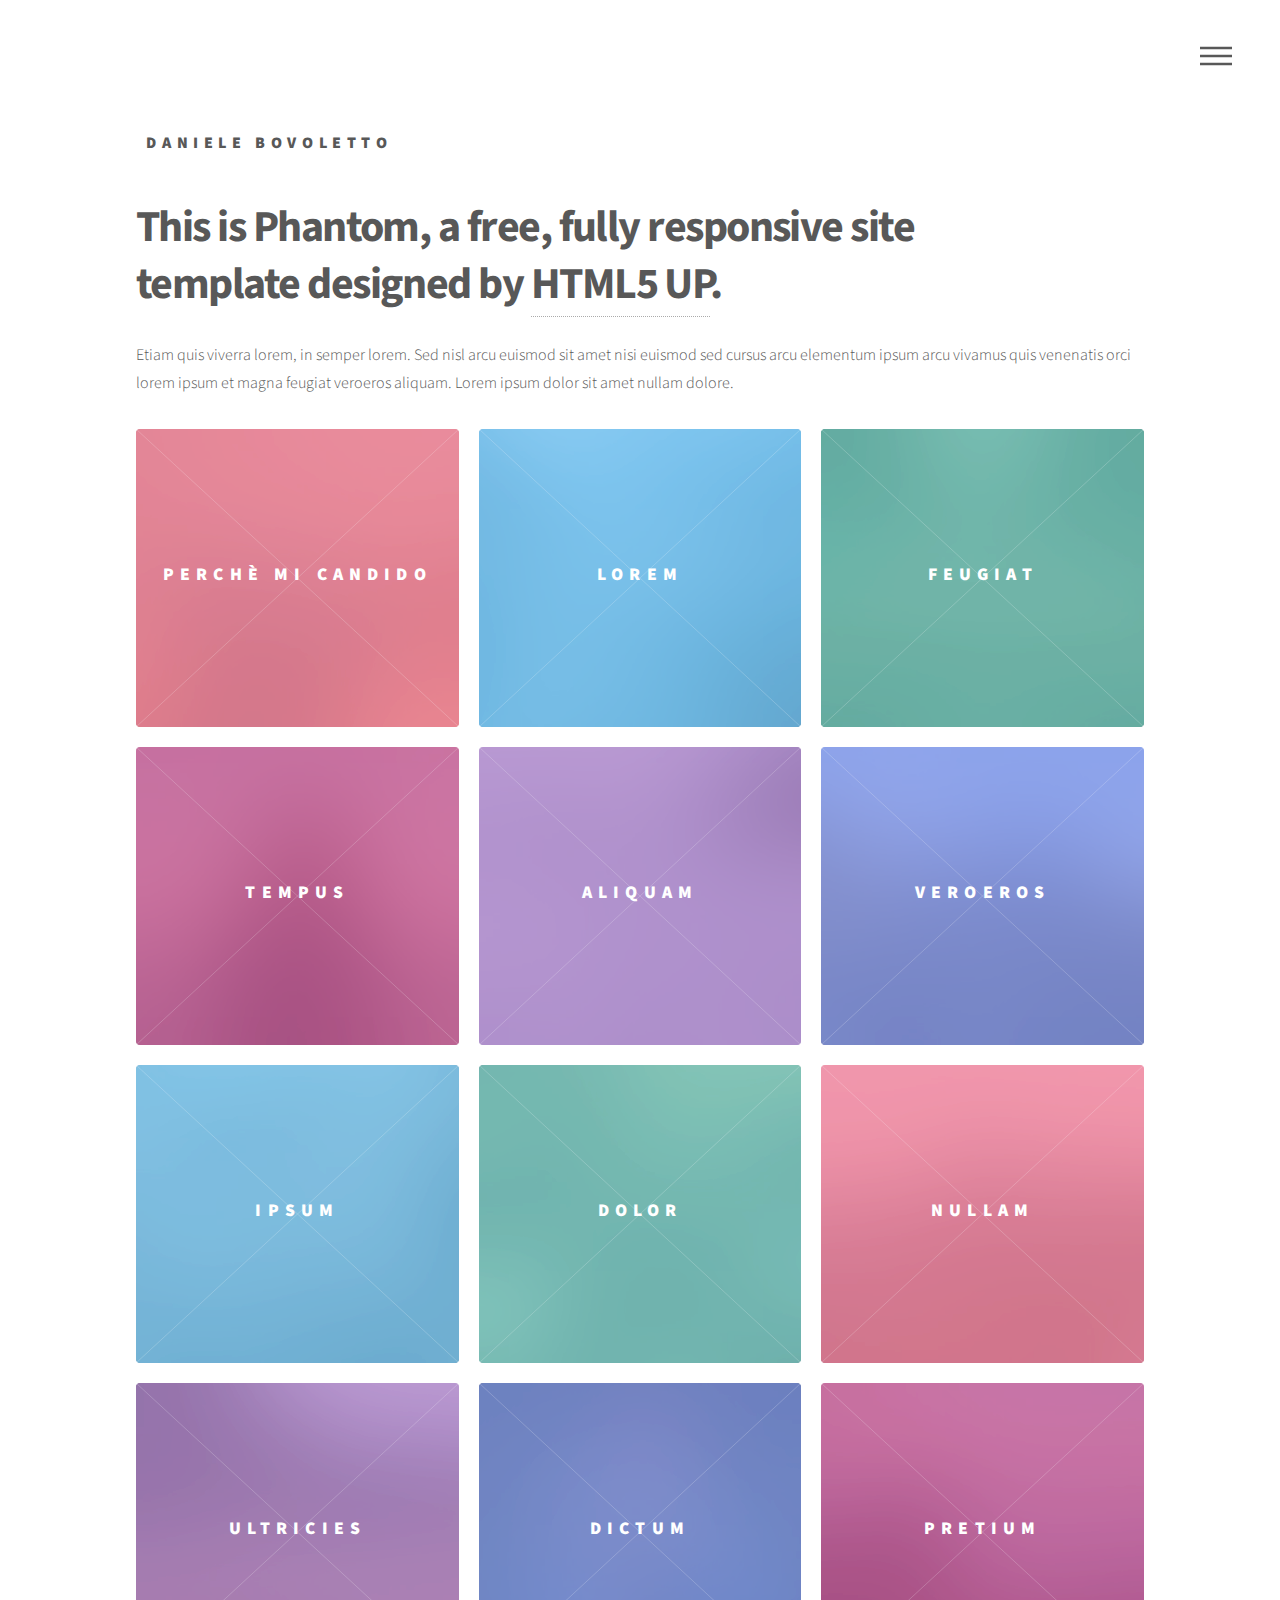
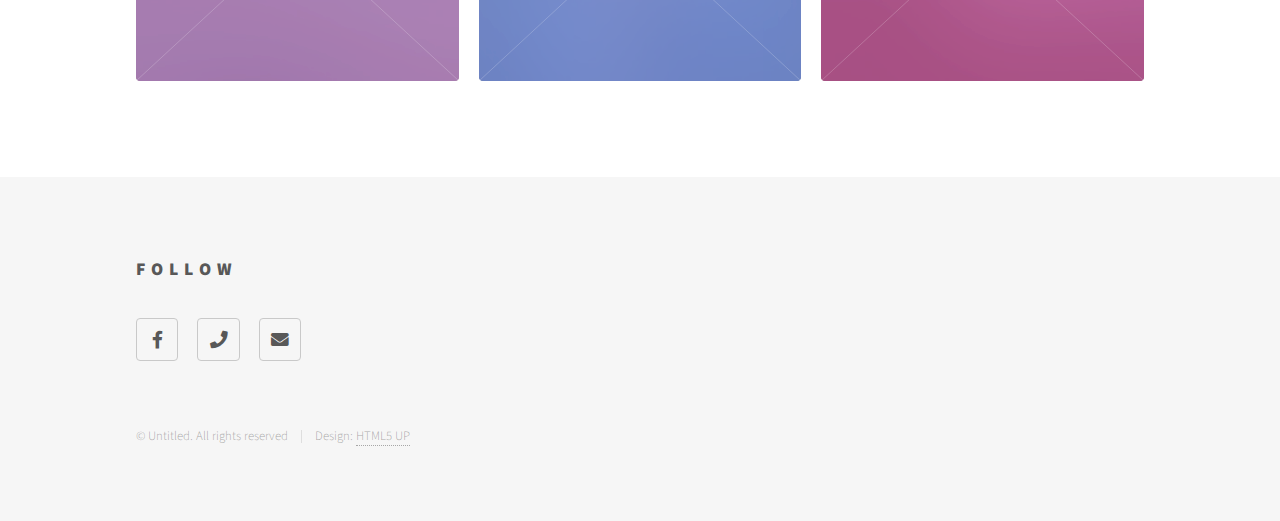
==== index.html @ 16e770f6 "Add files via upload" ====
<!DOCTYPE HTML>
<!--
	Phantom by HTML5 UP
	html5up.net | @ajlkn
	Free for personal and commercial use under the CCA 3.0 license (html5up.net/license)
-->
<html>
	<head>
		<title>Daniele Bovoletto</title>
		<meta charset="utf-8" />
		<meta name="viewport" content="width=device-width, initial-scale=1, user-scalable=no" />
		<link rel="stylesheet" href="assets/css/main.css" />
		<noscript><link rel="stylesheet" href="assets/css/noscript.css" /></noscript>
	</head>
	<body class="is-preload">
		<!-- Wrapper -->
			<div id="wrapper">

				<!-- Header -->
					<header id="header">
						<div class="inner">

							<!-- Logo -->
								<a href="index.html" class="logo">
									<span class="symbol"></span><span class="title">Daniele Bovoletto</span>
								</a>

							<!-- Nav -->
								<nav>
									<ul>
										<li><a href="#menu">Menu</a></li>
									</ul>
								</nav>

						</div>
					</header>

				<!-- Menu -->
					<nav id="menu">
						<h2>Menu</h2>
						<ul>
							<li><a href="index.html">Home</a></li>
							<li><a href="generic.html">Ipsum veroeros</a></li>
							<li><a href="perche.html">Tempus etiam</a></li>
							<li><a href="generic.html">Consequat dolor</a></li>
							<li><a href="elements.html">Elements</a></li>
						</ul>
					</nav>

				<!-- Main -->
					<div id="main">
						<div class="inner">
							<header>
								<h1>This is Phantom, a free, fully responsive site<br />
								template designed by <a href="http://html5up.net">HTML5 UP</a>.</h1>
								<p>Etiam quis viverra lorem, in semper lorem. Sed nisl arcu euismod sit amet nisi euismod sed cursus arcu elementum ipsum arcu vivamus quis venenatis orci lorem ipsum et magna feugiat veroeros aliquam. Lorem ipsum dolor sit amet nullam dolore.</p>
							</header>
							<section class="tiles">
								<article class="style1">
									<span class="image">
										<img src="images/pic01.jpg" alt="" />
									</span>
									<a href="perche.html">
										<h2>Perchè mi candido</h2>
										<div class="content">
											<p>Sed nisl arcu euismod sit amet nisi lorem etiam dolor veroeros et feugiat.</p>
										</div>
									</a>
								</article>
								<article class="style2">
									<span class="image">
										<img src="images/pic02.jpg" alt="" />
									</span>
									<a href="generic.html">
										<h2>Lorem</h2>
										<div class="content">
											<p>Sed nisl arcu euismod sit amet nisi lorem etiam dolor veroeros et feugiat.</p>
										</div>
									</a>
								</article>
								<article class="style3">
									<span class="image">
										<img src="images/pic03.jpg" alt="" />
									</span>
									<a href="generic.html">
										<h2>Feugiat</h2>
										<div class="content">
											<p>Sed nisl arcu euismod sit amet nisi lorem etiam dolor veroeros et feugiat.</p>
										</div>
									</a>
								</article>
								<article class="style4">
									<span class="image">
										<img src="images/pic04.jpg" alt="" />
									</span>
									<a href="generic.html">
										<h2>Tempus</h2>
										<div class="content">
											<p>Sed nisl arcu euismod sit amet nisi lorem etiam dolor veroeros et feugiat.</p>
										</div>
									</a>
								</article>
								<article class="style5">
									<span class="image">
										<img src="images/pic05.jpg" alt="" />
									</span>
									<a href="generic.html">
										<h2>Aliquam</h2>
										<div class="content">
											<p>Sed nisl arcu euismod sit amet nisi lorem etiam dolor veroeros et feugiat.</p>
										</div>
									</a>
								</article>
								<article class="style6">
									<span class="image">
										<img src="images/pic06.jpg" alt="" />
									</span>
									<a href="generic.html">
										<h2>Veroeros</h2>
										<div class="content">
											<p>Sed nisl arcu euismod sit amet nisi lorem etiam dolor veroeros et feugiat.</p>
										</div>
									</a>
								</article>
								<article class="style2">
									<span class="image">
										<img src="images/pic07.jpg" alt="" />
									</span>
									<a href="generic.html">
										<h2>Ipsum</h2>
										<div class="content">
											<p>Sed nisl arcu euismod sit amet nisi lorem etiam dolor veroeros et feugiat.</p>
										</div>
									</a>
								</article>
								<article class="style3">
									<span class="image">
										<img src="images/pic08.jpg" alt="" />
									</span>
									<a href="generic.html">
										<h2>Dolor</h2>
										<div class="content">
											<p>Sed nisl arcu euismod sit amet nisi lorem etiam dolor veroeros et feugiat.</p>
										</div>
									</a>
								</article>
								<article class="style1">
									<span class="image">
										<img src="images/pic09.jpg" alt="" />
									</span>
									<a href="generic.html">
										<h2>Nullam</h2>
										<div class="content">
											<p>Sed nisl arcu euismod sit amet nisi lorem etiam dolor veroeros et feugiat.</p>
										</div>
									</a>
								</article>
								<article class="style5">
									<span class="image">
										<img src="images/pic10.jpg" alt="" />
									</span>
									<a href="generic.html">
										<h2>Ultricies</h2>
										<div class="content">
											<p>Sed nisl arcu euismod sit amet nisi lorem etiam dolor veroeros et feugiat.</p>
										</div>
									</a>
								</article>
								<article class="style6">
									<span class="image">
										<img src="images/pic11.jpg" alt="" />
									</span>
									<a href="generic.html">
										<h2>Dictum</h2>
										<div class="content">
											<p>Sed nisl arcu euismod sit amet nisi lorem etiam dolor veroeros et feugiat.</p>
										</div>
									</a>
								</article>
								<article class="style4">
									<span class="image">
										<img src="images/pic12.jpg" alt="" />
									</span>
									<a href="generic.html">
										<h2>Pretium</h2>
										<div class="content">
											<p>Sed nisl arcu euismod sit amet nisi lorem etiam dolor veroeros et feugiat.</p>
										</div>
									</a>
								</article>
							</section>
						</div>
					</div>

				<!-- Footer -->
					<footer id="footer">
						<div class="inner">
							
							<section>
								<h2>Follow</h2>
								<ul class="icons">
									
									<li><a href="#" class="icon brands style2 fa-facebook-f"><span class="label">Facebook</span></a></li>
									<li><a href="#" class="icon solid style2 fa-phone"><span class="label">Phone</span></a></li>
									<li><a href="#" class="icon solid style2 fa-envelope"><span class="label">Email</span></a></li>
								</ul>
							</section>
							<ul class="copyright">
								<li>&copy; Untitled. All rights reserved</li><li>Design: <a href="http://html5up.net">HTML5 UP</a></li>
							</ul>
						</div>
					</footer>

			</div>

		<!-- Scripts -->
			<script src="assets/js/jquery.min.js"></script>
			<script src="assets/js/browser.min.js"></script>
			<script src="assets/js/breakpoints.min.js"></script>
			<script src="assets/js/util.js"></script>
			<script src="assets/js/main.js"></script>

	</body>
</html>
---- assets/css/main.css ----
@import url(fontawesome-all.min.css);
@import url("https://fonts.googleapis.com/css?family=Source+Sans+Pro:300,700,900");

/*
	Phantom by HTML5 UP
	html5up.net | @ajlkn
	Free for personal and commercial use under the CCA 3.0 license (html5up.net/license)
*/

html, body, div, span, applet, object,
iframe, h1, h2, h3, h4, h5, h6, p, blockquote,
pre, a, abbr, acronym, address, big, cite,
code, del, dfn, em, img, ins, kbd, q, s, samp,
small, strike, strong, sub, sup, tt, var, b,
u, i, center, dl, dt, dd, ol, ul, li, fieldset,
form, label, legend, table, caption, tbody,
tfoot, thead, tr, th, td, article, aside,
canvas, details, embed, figure, figcaption,
footer, header, hgroup, menu, nav, output, ruby,
section, summary, time, mark, audio, video {
	margin: 0;
	padding: 0;
	border: 0;
	font-size: 100%;
	font: inherit;
	vertical-align: baseline;}

article, aside, details, figcaption, figure,
footer, header, hgroup, menu, nav, section {
	display: block;}

body {
	line-height: 1;
}

ol, ul {
	list-style: none;
}

blockquote, q {
	quotes: none;
}

	blockquote:before, blockquote:after, q:before, q:after {
		content: '';
		content: none;
	}

table {
	border-collapse: collapse;
	border-spacing: 0;
}

body {
	-webkit-text-size-adjust: none;
}

mark {
	background-color: transparent;
	color: inherit;
}

input::-moz-focus-inner {
	border: 0;
	padding: 0;
}

input, select, textarea {
	-moz-appearance: none;
	-webkit-appearance: none;
	-ms-appearance: none;
	appearance: none;
}

/* Basic */

	@-ms-viewport {
		width: device-width;
	}

	body {
		-ms-overflow-style: scrollbar;
	}

	@media screen and (max-width: 480px) {

		html, body {
			min-width: 320px;
		}

	}

	html {
		box-sizing: border-box;
	}

	*, *:before, *:after {
		box-sizing: inherit;
	}

	body {
		background: #ffffff;
	}

		body.is-preload *, body.is-preload *:before, body.is-preload *:after {
			-moz-animation: none !important;
			-webkit-animation: none !important;
			-ms-animation: none !important;
			animation: none !important;
			-moz-transition: none !important;
			-webkit-transition: none !important;
			-ms-transition: none !important;
			transition: none !important;
		}

/* Type */

	body, input, select, textarea {
		color: #585858;
		font-family: "Source Sans Pro", Helvetica, sans-serif;
		font-size: 16pt;
		font-weight: 300;
		line-height: 1.75;
	}

		@media screen and (max-width: 1680px) {

			body, input, select, textarea {
				font-size: 14pt;
			}

		}

		@media screen and (max-width: 1280px) {

			body, input, select, textarea {
				font-size: 12pt;
			}

		}

	a {
		-moz-transition: border-bottom-color 0.2s ease, color 0.2s ease;
		-webkit-transition: border-bottom-color 0.2s ease, color 0.2s ease;
		-ms-transition: border-bottom-color 0.2s ease, color 0.2s ease;
		transition: border-bottom-color 0.2s ease, color 0.2s ease;
		text-decoration: none;
		color: #585858;
		border-bottom: dotted 1px rgba(88, 88, 88, 0.5);
	}

		a:hover {
			border-bottom-color: transparent;
			color: #f2849e !important;
		}

	strong, b {
		font-weight: 900;
	}

	em, i {
		font-style: italic;
	}

	p {
		margin: 0 0 2em 0;
	}

	h1 {
		font-size: 2.75em;
		font-weight: 700;
		line-height: 1.3;
		margin: 0 0 1em 0;
		letter-spacing: -0.035em;
	}

		h1 a {
			color: inherit;
		}

		@media screen and (max-width: 736px) {

			h1 {
				font-size: 2em;
				margin: 0 0 1em 0;
			}

		}

		@media screen and (max-width: 360px) {

			h1 {
				font-size: 1.75em;
			}

		}

	h2, h3, h4, h5, h6 {
		font-weight: 900;
		line-height: 1.5;
		margin: 0 0 2em 0;
		text-transform: uppercase;
		letter-spacing: 0.35em;
	}

		h2 a, h3 a, h4 a, h5 a, h6 a {
			color: inherit;
		}

	h2 {
		font-size: 1.1em;
	}

	h3 {
		font-size: 1em;
	}

	h4 {
		font-size: 0.8em;
	}

	h5 {
		font-size: 0.8em;
	}

	h6 {
		font-size: 0.8em;
	}

	@media screen and (max-width: 980px) {

		h1 br, h2 br, h3 br, h4 br, h5 br, h6 br {
			display: none;
		}

	}

	@media screen and (max-width: 736px) {

		h2 {
			font-size: 1em;
		}

		h3 {
			font-size: 0.8em;
		}

	}

	sub {
		font-size: 0.8em;
		position: relative;
		top: 0.5em;
	}

	sup {
		font-size: 0.8em;
		position: relative;
		top: -0.5em;
	}

	blockquote {
		border-left: solid 4px #c9c9c9;
		font-style: italic;
		margin: 0 0 2em 0;
		padding: 0.5em 0 0.5em 2em;
	}

	code {
		background: rgba(144, 144, 144, 0.075);
		border-radius: 4px;
		border: solid 1px #c9c9c9;
		font-family: "Courier New", monospace;
		font-size: 0.9em;
		margin: 0 0.25em;
		padding: 0.25em 0.65em;
	}

	pre {
		-webkit-overflow-scrolling: touch;
		font-family: "Courier New", monospace;
		font-size: 0.9em;
		margin: 0 0 2em 0;
	}

		pre code {
			display: block;
			line-height: 1.75;
			padding: 1em 1.5em;
			overflow-x: auto;
		}

	hr {
		border: 0;
		border-bottom: solid 1px #c9c9c9;
		margin: 2em 0;
	}

		hr.major {
			margin: 3em 0;
		}

	.align-left {
		text-align: left;
	}

	.align-center {
		text-align: center;
	}

	.align-right {
		text-align: right;
	}

/* Row */

	.row {
		display: flex;
		flex-wrap: wrap;
		box-sizing: border-box;
		align-items: stretch;
	}

		.row > * {
			box-sizing: border-box;
		}

		.row.gtr-uniform > * > :last-child {
			margin-bottom: 0;
		}

		.row.aln-left {
			justify-content: flex-start;
		}

		.row.aln-center {
			justify-content: center;
		}

		.row.aln-right {
			justify-content: flex-end;
		}

		.row.aln-top {
			align-items: flex-start;
		}

		.row.aln-middle {
			align-items: center;
		}

		.row.aln-bottom {
			align-items: flex-end;
		}

		.row > .imp {
			order: -1;
		}

		.row > .col-1 {
			width: 8.33333%;
		}

		.row > .off-1 {
			margin-left: 8.33333%;
		}

		.row > .col-2 {
			width: 16.66667%;
		}

		.row > .off-2 {
			margin-left: 16.66667%;
		}

		.row > .col-3 {
			width: 25%;
		}

		.row > .off-3 {
			margin-left: 25%;
		}

		.row > .col-4 {
			width: 33.33333%;
		}

		.row > .off-4 {
			margin-left: 33.33333%;
		}

		.row > .col-5 {
			width: 41.66667%;
		}

		.row > .off-5 {
			margin-left: 41.66667%;
		}

		.row > .col-6 {
			width: 50%;
		}

		.row > .off-6 {
			margin-left: 50%;
		}

		.row > .col-7 {
			width: 58.33333%;
		}

		.row > .off-7 {
			margin-left: 58.33333%;
		}

		.row > .col-8 {
			width: 66.66667%;
		}

		.row > .off-8 {
			margin-left: 66.66667%;
		}

		.row > .col-9 {
			width: 75%;
		}

		.row > .off-9 {
			margin-left: 75%;
		}

		.row > .col-10 {
			width: 83.33333%;
		}

		.row > .off-10 {
			margin-left: 83.33333%;
		}

		.row > .col-11 {
			width: 91.66667%;
		}

		.row > .off-11 {
			margin-left: 91.66667%;
		}

		.row > .col-12 {
			width: 100%;
		}

		.row > .off-12 {
			margin-left: 100%;
		}

		.row.gtr-0 {
			margin-top: 0;
			margin-left: 0em;
		}

			.row.gtr-0 > * {
				padding: 0 0 0 0em;
			}

			.row.gtr-0.gtr-uniform {
				margin-top: 0em;
			}

				.row.gtr-0.gtr-uniform > * {
					padding-top: 0em;
				}

		.row.gtr-25 {
			margin-top: 0;
			margin-left: -0.5em;
		}

			.row.gtr-25 > * {
				padding: 0 0 0 0.5em;
			}

			.row.gtr-25.gtr-uniform {
				margin-top: -0.5em;
			}

				.row.gtr-25.gtr-uniform > * {
					padding-top: 0.5em;
				}

		.row.gtr-50 {
			margin-top: 0;
			margin-left: -1em;
		}

			.row.gtr-50 > * {
				padding: 0 0 0 1em;
			}

			.row.gtr-50.gtr-uniform {
				margin-top: -1em;
			}

				.row.gtr-50.gtr-uniform > * {
					padding-top: 1em;
				}

		.row {
			margin-top: 0;
			margin-left: -2em;
		}

			.row > * {
				padding: 0 0 0 2em;
			}

			.row.gtr-uniform {
				margin-top: -2em;
			}

				.row.gtr-uniform > * {
					padding-top: 2em;
				}

		.row.gtr-150 {
			margin-top: 0;
			margin-left: -3em;
		}

			.row.gtr-150 > * {
				padding: 0 0 0 3em;
			}

			.row.gtr-150.gtr-uniform {
				margin-top: -3em;
			}

				.row.gtr-150.gtr-uniform > * {
					padding-top: 3em;
				}

		.row.gtr-200 {
			margin-top: 0;
			margin-left: -4em;
		}

			.row.gtr-200 > * {
				padding: 0 0 0 4em;
			}

			.row.gtr-200.gtr-uniform {
				margin-top: -4em;
			}

				.row.gtr-200.gtr-uniform > * {
					padding-top: 4em;
				}

		@media screen and (max-width: 1680px) {

			.row {
				display: flex;
				flex-wrap: wrap;
				box-sizing: border-box;
				align-items: stretch;
			}

				.row > * {
					box-sizing: border-box;
				}

				.row.gtr-uniform > * > :last-child {
					margin-bottom: 0;
				}

				.row.aln-left {
					justify-content: flex-start;
				}

				.row.aln-center {
					justify-content: center;
				}

				.row.aln-right {
					justify-content: flex-end;
				}

				.row.aln-top {
					align-items: flex-start;
				}

				.row.aln-middle {
					align-items: center;
				}

				.row.aln-bottom {
					align-items: flex-end;
				}

				.row > .imp-xlarge {
					order: -1;
				}

				.row > .col-1-xlarge {
					width: 8.33333%;
				}

				.row > .off-1-xlarge {
					margin-left: 8.33333%;
				}

				.row > .col-2-xlarge {
					width: 16.66667%;
				}

				.row > .off-2-xlarge {
					margin-left: 16.66667%;
				}

				.row > .col-3-xlarge {
					width: 25%;
				}

				.row > .off-3-xlarge {
					margin-left: 25%;
				}

				.row > .col-4-xlarge {
					width: 33.33333%;
				}

				.row > .off-4-xlarge {
					margin-left: 33.33333%;
				}

				.row > .col-5-xlarge {
					width: 41.66667%;
				}

				.row > .off-5-xlarge {
					margin-left: 41.66667%;
				}

				.row > .col-6-xlarge {
					width: 50%;
				}

				.row > .off-6-xlarge {
					margin-left: 50%;
				}

				.row > .col-7-xlarge {
					width: 58.33333%;
				}

				.row > .off-7-xlarge {
					margin-left: 58.33333%;
				}

				.row > .col-8-xlarge {
					width: 66.66667%;
				}

				.row > .off-8-xlarge {
					margin-left: 66.66667%;
				}

				.row > .col-9-xlarge {
					width: 75%;
				}

				.row > .off-9-xlarge {
					margin-left: 75%;
				}

				.row > .col-10-xlarge {
					width: 83.33333%;
				}

				.row > .off-10-xlarge {
					margin-left: 83.33333%;
				}

				.row > .col-11-xlarge {
					width: 91.66667%;
				}

				.row > .off-11-xlarge {
					margin-left: 91.66667%;
				}

				.row > .col-12-xlarge {
					width: 100%;
				}

				.row > .off-12-xlarge {
					margin-left: 100%;
				}

				.row.gtr-0 {
					margin-top: 0;
					margin-left: 0em;
				}

					.row.gtr-0 > * {
						padding: 0 0 0 0em;
					}

					.row.gtr-0.gtr-uniform {
						margin-top: 0em;
					}

						.row.gtr-0.gtr-uniform > * {
							padding-top: 0em;
						}

				.row.gtr-25 {
					margin-top: 0;
					margin-left: -0.5em;
				}

					.row.gtr-25 > * {
						padding: 0 0 0 0.5em;
					}

					.row.gtr-25.gtr-uniform {
						margin-top: -0.5em;
					}

						.row.gtr-25.gtr-uniform > * {
							padding-top: 0.5em;
						}

				.row.gtr-50 {
					margin-top: 0;
					margin-left: -1em;
				}

					.row.gtr-50 > * {
						padding: 0 0 0 1em;
					}

					.row.gtr-50.gtr-uniform {
						margin-top: -1em;
					}

						.row.gtr-50.gtr-uniform > * {
							padding-top: 1em;
						}

				.row {
					margin-top: 0;
					margin-left: -2em;
				}

					.row > * {
						padding: 0 0 0 2em;
					}

					.row.gtr-uniform {
						margin-top: -2em;
					}

						.row.gtr-uniform > * {
							padding-top: 2em;
						}

				.row.gtr-150 {
					margin-top: 0;
					margin-left: -3em;
				}

					.row.gtr-150 > * {
						padding: 0 0 0 3em;
					}

					.row.gtr-150.gtr-uniform {
						margin-top: -3em;
					}

						.row.gtr-150.gtr-uniform > * {
							padding-top: 3em;
						}

				.row.gtr-200 {
					margin-top: 0;
					margin-left: -4em;
				}

					.row.gtr-200 > * {
						padding: 0 0 0 4em;
					}

					.row.gtr-200.gtr-uniform {
						margin-top: -4em;
					}

						.row.gtr-200.gtr-uniform > * {
							padding-top: 4em;
						}

		}

		@media screen and (max-width: 1280px) {

			.row {
				display: flex;
				flex-wrap: wrap;
				box-sizing: border-box;
				align-items: stretch;
			}

				.row > * {
					box-sizing: border-box;
				}

				.row.gtr-uniform > * > :last-child {
					margin-bottom: 0;
				}

				.row.aln-left {
					justify-content: flex-start;
				}

				.row.aln-center {
					justify-content: center;
				}

				.row.aln-right {
					justify-content: flex-end;
				}

				.row.aln-top {
					align-items: flex-start;
				}

				.row.aln-middle {
					align-items: center;
				}

				.row.aln-bottom {
					align-items: flex-end;
				}

				.row > .imp-large {
					order: -1;
				}

				.row > .col-1-large {
					width: 8.33333%;
				}

				.row > .off-1-large {
					margin-left: 8.33333%;
				}

				.row > .col-2-large {
					width: 16.66667%;
				}

				.row > .off-2-large {
					margin-left: 16.66667%;
				}

				.row > .col-3-large {
					width: 25%;
				}

				.row > .off-3-large {
					margin-left: 25%;
				}

				.row > .col-4-large {
					width: 33.33333%;
				}

				.row > .off-4-large {
					margin-left: 33.33333%;
				}

				.row > .col-5-large {
					width: 41.66667%;
				}

				.row > .off-5-large {
					margin-left: 41.66667%;
				}

				.row > .col-6-large {
					width: 50%;
				}

				.row > .off-6-large {
					margin-left: 50%;
				}

				.row > .col-7-large {
					width: 58.33333%;
				}

				.row > .off-7-large {
					margin-left: 58.33333%;
				}

				.row > .col-8-large {
					width: 66.66667%;
				}

				.row > .off-8-large {
					margin-left: 66.66667%;
				}

				.row > .col-9-large {
					width: 75%;
				}

				.row > .off-9-large {
					margin-left: 75%;
				}

				.row > .col-10-large {
					width: 83.33333%;
				}

				.row > .off-10-large {
					margin-left: 83.33333%;
				}

				.row > .col-11-large {
					width: 91.66667%;
				}

				.row > .off-11-large {
					margin-left: 91.66667%;
				}

				.row > .col-12-large {
					width: 100%;
				}

				.row > .off-12-large {
					margin-left: 100%;
				}

				.row.gtr-0 {
					margin-top: 0;
					margin-left: 0em;
				}

					.row.gtr-0 > * {
						padding: 0 0 0 0em;
					}

					.row.gtr-0.gtr-uniform {
						margin-top: 0em;
					}

						.row.gtr-0.gtr-uniform > * {
							padding-top: 0em;
						}

				.row.gtr-25 {
					margin-top: 0;
					margin-left: -0.5em;
				}

					.row.gtr-25 > * {
						padding: 0 0 0 0.5em;
					}

					.row.gtr-25.gtr-uniform {
						margin-top: -0.5em;
					}

						.row.gtr-25.gtr-uniform > * {
							padding-top: 0.5em;
						}

				.row.gtr-50 {
					margin-top: 0;
					margin-left: -1em;
				}

					.row.gtr-50 > * {
						padding: 0 0 0 1em;
					}

					.row.gtr-50.gtr-uniform {
						margin-top: -1em;
					}

						.row.gtr-50.gtr-uniform > * {
							padding-top: 1em;
						}

				.row {
					margin-top: 0;
					margin-left: -2em;
				}

					.row > * {
						padding: 0 0 0 2em;
					}

					.row.gtr-uniform {
						margin-top: -2em;
					}

						.row.gtr-uniform > * {
							padding-top: 2em;
						}

				.row.gtr-150 {
					margin-top: 0;
					margin-left: -3em;
				}

					.row.gtr-150 > * {
						padding: 0 0 0 3em;
					}

					.row.gtr-150.gtr-uniform {
						margin-top: -3em;
					}

						.row.gtr-150.gtr-uniform > * {
							padding-top: 3em;
						}

				.row.gtr-200 {
					margin-top: 0;
					margin-left: -4em;
				}

					.row.gtr-200 > * {
						padding: 0 0 0 4em;
					}

					.row.gtr-200.gtr-uniform {
						margin-top: -4em;
					}

						.row.gtr-200.gtr-uniform > * {
							padding-top: 4em;
						}

		}

		@media screen and (max-width: 980px) {

			.row {
				display: flex;
				flex-wrap: wrap;
				box-sizing: border-box;
				align-items: stretch;
			}

				.row > * {
					box-sizing: border-box;
				}

				.row.gtr-uniform > * > :last-child {
					margin-bottom: 0;
				}

				.row.aln-left {
					justify-content: flex-start;
				}

				.row.aln-center {
					justify-content: center;
				}

				.row.aln-right {
					justify-content: flex-end;
				}

				.row.aln-top {
					align-items: flex-start;
				}

				.row.aln-middle {
					align-items: center;
				}

				.row.aln-bottom {
					align-items: flex-end;
				}

				.row > .imp-medium {
					order: -1;
				}

				.row > .col-1-medium {
					width: 8.33333%;
				}

				.row > .off-1-medium {
					margin-left: 8.33333%;
				}

				.row > .col-2-medium {
					width: 16.66667%;
				}

				.row > .off-2-medium {
					margin-left: 16.66667%;
				}

				.row > .col-3-medium {
					width: 25%;
				}

				.row > .off-3-medium {
					margin-left: 25%;
				}

				.row > .col-4-medium {
					width: 33.33333%;
				}

				.row > .off-4-medium {
					margin-left: 33.33333%;
				}

				.row > .col-5-medium {
					width: 41.66667%;
				}

				.row > .off-5-medium {
					margin-left: 41.66667%;
				}

				.row > .col-6-medium {
					width: 50%;
				}

				.row > .off-6-medium {
					margin-left: 50%;
				}

				.row > .col-7-medium {
					width: 58.33333%;
				}

				.row > .off-7-medium {
					margin-left: 58.33333%;
				}

				.row > .col-8-medium {
					width: 66.66667%;
				}

				.row > .off-8-medium {
					margin-left: 66.66667%;
				}

				.row > .col-9-medium {
					width: 75%;
				}

				.row > .off-9-medium {
					margin-left: 75%;
				}

				.row > .col-10-medium {
					width: 83.33333%;
				}

				.row > .off-10-medium {
					margin-left: 83.33333%;
				}

				.row > .col-11-medium {
					width: 91.66667%;
				}

				.row > .off-11-medium {
					margin-left: 91.66667%;
				}

				.row > .col-12-medium {
					width: 100%;
				}

				.row > .off-12-medium {
					margin-left: 100%;
				}

				.row.gtr-0 {
					margin-top: 0;
					margin-left: 0em;
				}

					.row.gtr-0 > * {
						padding: 0 0 0 0em;
					}

					.row.gtr-0.gtr-uniform {
						margin-top: 0em;
					}

						.row.gtr-0.gtr-uniform > * {
							padding-top: 0em;
						}

				.row.gtr-25 {
					margin-top: 0;
					margin-left: -0.375em;
				}

					.row.gtr-25 > * {
						padding: 0 0 0 0.375em;
					}

					.row.gtr-25.gtr-uniform {
						margin-top: -0.375em;
					}

						.row.gtr-25.gtr-uniform > * {
							padding-top: 0.375em;
						}

				.row.gtr-50 {
					margin-top: 0;
					margin-left: -0.75em;
				}

					.row.gtr-50 > * {
						padding: 0 0 0 0.75em;
					}

					.row.gtr-50.gtr-uniform {
						margin-top: -0.75em;
					}

						.row.gtr-50.gtr-uniform > * {
							padding-top: 0.75em;
						}

				.row {
					margin-top: 0;
					margin-left: -1.5em;
				}

					.row > * {
						padding: 0 0 0 1.5em;
					}

					.row.gtr-uniform {
						margin-top: -1.5em;
					}

						.row.gtr-uniform > * {
							padding-top: 1.5em;
						}

				.row.gtr-150 {
					margin-top: 0;
					margin-left: -2.25em;
				}

					.row.gtr-150 > * {
						padding: 0 0 0 2.25em;
					}

					.row.gtr-150.gtr-uniform {
						margin-top: -2.25em;
					}

						.row.gtr-150.gtr-uniform > * {
							padding-top: 2.25em;
						}

				.row.gtr-200 {
					margin-top: 0;
					margin-left: -3em;
				}

					.row.gtr-200 > * {
						padding: 0 0 0 3em;
					}

					.row.gtr-200.gtr-uniform {
						margin-top: -3em;
					}

						.row.gtr-200.gtr-uniform > * {
							padding-top: 3em;
						}

		}

		@media screen and (max-width: 736px) {

			.row {
				display: flex;
				flex-wrap: wrap;
				box-sizing: border-box;
				align-items: stretch;
			}

				.row > * {
					box-sizing: border-box;
				}

				.row.gtr-uniform > * > :last-child {
					margin-bottom: 0;
				}

				.row.aln-left {
					justify-content: flex-start;
				}

				.row.aln-center {
					justify-content: center;
				}

				.row.aln-right {
					justify-content: flex-end;
				}

				.row.aln-top {
					align-items: flex-start;
				}

				.row.aln-middle {
					align-items: center;
				}

				.row.aln-bottom {
					align-items: flex-end;
				}

				.row > .imp-small {
					order: -1;
				}

				.row > .col-1-small {
					width: 8.33333%;
				}

				.row > .off-1-small {
					margin-left: 8.33333%;
				}

				.row > .col-2-small {
					width: 16.66667%;
				}

				.row > .off-2-small {
					margin-left: 16.66667%;
				}

				.row > .col-3-small {
					width: 25%;
				}

				.row > .off-3-small {
					margin-left: 25%;
				}

				.row > .col-4-small {
					width: 33.33333%;
				}

				.row > .off-4-small {
					margin-left: 33.33333%;
				}

				.row > .col-5-small {
					width: 41.66667%;
				}

				.row > .off-5-small {
					margin-left: 41.66667%;
				}

				.row > .col-6-small {
					width: 50%;
				}

				.row > .off-6-small {
					margin-left: 50%;
				}

				.row > .col-7-small {
					width: 58.33333%;
				}

				.row > .off-7-small {
					margin-left: 58.33333%;
				}

				.row > .col-8-small {
					width: 66.66667%;
				}

				.row > .off-8-small {
					margin-left: 66.66667%;
				}

				.row > .col-9-small {
					width: 75%;
				}

				.row > .off-9-small {
					margin-left: 75%;
				}

				.row > .col-10-small {
					width: 83.33333%;
				}

				.row > .off-10-small {
					margin-left: 83.33333%;
				}

				.row > .col-11-small {
					width: 91.66667%;
				}

				.row > .off-11-small {
					margin-left: 91.66667%;
				}

				.row > .col-12-small {
					width: 100%;
				}

				.row > .off-12-small {
					margin-left: 100%;
				}

				.row.gtr-0 {
					margin-top: 0;
					margin-left: 0em;
				}

					.row.gtr-0 > * {
						padding: 0 0 0 0em;
					}

					.row.gtr-0.gtr-uniform {
						margin-top: 0em;
					}

						.row.gtr-0.gtr-uniform > * {
							padding-top: 0em;
						}

				.row.gtr-25 {
					margin-top: 0;
					margin-left: -0.25em;
				}

					.row.gtr-25 > * {
						padding: 0 0 0 0.25em;
					}

					.row.gtr-25.gtr-uniform {
						margin-top: -0.25em;
					}

						.row.gtr-25.gtr-uniform > * {
							padding-top: 0.25em;
						}

				.row.gtr-50 {
					margin-top: 0;
					margin-left: -0.5em;
				}

					.row.gtr-50 > * {
						padding: 0 0 0 0.5em;
					}

					.row.gtr-50.gtr-uniform {
						margin-top: -0.5em;
					}

						.row.gtr-50.gtr-uniform > * {
							padding-top: 0.5em;
						}

				.row {
					margin-top: 0;
					margin-left: -1em;
				}

					.row > * {
						padding: 0 0 0 1em;
					}

					.row.gtr-uniform {
						margin-top: -1em;
					}

						.row.gtr-uniform > * {
							padding-top: 1em;
						}

				.row.gtr-150 {
					margin-top: 0;
					margin-left: -1.5em;
				}

					.row.gtr-150 > * {
						padding: 0 0 0 1.5em;
					}

					.row.gtr-150.gtr-uniform {
						margin-top: -1.5em;
					}

						.row.gtr-150.gtr-uniform > * {
							padding-top: 1.5em;
						}

				.row.gtr-200 {
					margin-top: 0;
					margin-left: -2em;
				}

					.row.gtr-200 > * {
						padding: 0 0 0 2em;
					}

					.row.gtr-200.gtr-uniform {
						margin-top: -2em;
					}

						.row.gtr-200.gtr-uniform > * {
							padding-top: 2em;
						}

		}

		@media screen and (max-width: 480px) {

			.row {
				display: flex;
				flex-wrap: wrap;
				box-sizing: border-box;
				align-items: stretch;
			}

				.row > * {
					box-sizing: border-box;
				}

				.row.gtr-uniform > * > :last-child {
					margin-bottom: 0;
				}

				.row.aln-left {
					justify-content: flex-start;
				}

				.row.aln-center {
					justify-content: center;
				}

				.row.aln-right {
					justify-content: flex-end;
				}

				.row.aln-top {
					align-items: flex-start;
				}

				.row.aln-middle {
					align-items: center;
				}

				.row.aln-bottom {
					align-items: flex-end;
				}

				.row > .imp-xsmall {
					order: -1;
				}

				.row > .col-1-xsmall {
					width: 8.33333%;
				}

				.row > .off-1-xsmall {
					margin-left: 8.33333%;
				}

				.row > .col-2-xsmall {
					width: 16.66667%;
				}

				.row > .off-2-xsmall {
					margin-left: 16.66667%;
				}

				.row > .col-3-xsmall {
					width: 25%;
				}

				.row > .off-3-xsmall {
					margin-left: 25%;
				}

				.row > .col-4-xsmall {
					width: 33.33333%;
				}

				.row > .off-4-xsmall {
					margin-left: 33.33333%;
				}

				.row > .col-5-xsmall {
					width: 41.66667%;
				}

				.row > .off-5-xsmall {
					margin-left: 41.66667%;
				}

				.row > .col-6-xsmall {
					width: 50%;
				}

				.row > .off-6-xsmall {
					margin-left: 50%;
				}

				.row > .col-7-xsmall {
					width: 58.33333%;
				}

				.row > .off-7-xsmall {
					margin-left: 58.33333%;
				}

				.row > .col-8-xsmall {
					width: 66.66667%;
				}

				.row > .off-8-xsmall {
					margin-left: 66.66667%;
				}

				.row > .col-9-xsmall {
					width: 75%;
				}

				.row > .off-9-xsmall {
					margin-left: 75%;
				}

				.row > .col-10-xsmall {
					width: 83.33333%;
				}

				.row > .off-10-xsmall {
					margin-left: 83.33333%;
				}

				.row > .col-11-xsmall {
					width: 91.66667%;
				}

				.row > .off-11-xsmall {
					margin-left: 91.66667%;
				}

				.row > .col-12-xsmall {
					width: 100%;
				}

				.row > .off-12-xsmall {
					margin-left: 100%;
				}

				.row.gtr-0 {
					margin-top: 0;
					margin-left: 0em;
				}

					.row.gtr-0 > * {
						padding: 0 0 0 0em;
					}

					.row.gtr-0.gtr-uniform {
						margin-top: 0em;
					}

						.row.gtr-0.gtr-uniform > * {
							padding-top: 0em;
						}

				.row.gtr-25 {
					margin-top: 0;
					margin-left: -0.25em;
				}

					.row.gtr-25 > * {
						padding: 0 0 0 0.25em;
					}

					.row.gtr-25.gtr-uniform {
						margin-top: -0.25em;
					}

						.row.gtr-25.gtr-uniform > * {
							padding-top: 0.25em;
						}

				.row.gtr-50 {
					margin-top: 0;
					margin-left: -0.5em;
				}

					.row.gtr-50 > * {
						padding: 0 0 0 0.5em;
					}

					.row.gtr-50.gtr-uniform {
						margin-top: -0.5em;
					}

						.row.gtr-50.gtr-uniform > * {
							padding-top: 0.5em;
						}

				.row {
					margin-top: 0;
					margin-left: -1em;
				}

					.row > * {
						padding: 0 0 0 1em;
					}

					.row.gtr-uniform {
						margin-top: -1em;
					}

						.row.gtr-uniform > * {
							padding-top: 1em;
						}

				.row.gtr-150 {
					margin-top: 0;
					margin-left: -1.5em;
				}

					.row.gtr-150 > * {
						padding: 0 0 0 1.5em;
					}

					.row.gtr-150.gtr-uniform {
						margin-top: -1.5em;
					}

						.row.gtr-150.gtr-uniform > * {
							padding-top: 1.5em;
						}

				.row.gtr-200 {
					margin-top: 0;
					margin-left: -2em;
				}

					.row.gtr-200 > * {
						padding: 0 0 0 2em;
					}

					.row.gtr-200.gtr-uniform {
						margin-top: -2em;
					}

						.row.gtr-200.gtr-uniform > * {
							padding-top: 2em;
						}

		}

/* Section/Article */

	section.special, article.special {
		text-align: center;
	}

	header p {
		margin-top: -1em;
	}

	@media screen and (max-width: 736px) {

		header p {
			margin-top: 0;
		}

	}

/* Icon */

	.icon {
		text-decoration: none;
		border-bottom: none;
		position: relative;
	}

		.icon:before {
			-moz-osx-font-smoothing: grayscale;
			-webkit-font-smoothing: antialiased;
			display: inline-block;
			font-style: normal;
			font-variant: normal;
			text-rendering: auto;
			line-height: 1;
			text-transform: none !important;
			font-family: 'Font Awesome 5 Free';
			font-weight: 400;
		}

		.icon > .label {
			display: none;
		}

		.icon:before {
			line-height: inherit;
		}

		.icon.solid:before {
			font-weight: 900;
		}

		.icon.brands:before {
			font-family: 'Font Awesome 5 Brands';
		}

		.icon.style2 {
			-moz-transition: background-color 0.2s ease-in-out, color 0.2s ease-in-out, border-color 0.2s ease-in-out;
			-webkit-transition: background-color 0.2s ease-in-out, color 0.2s ease-in-out, border-color 0.2s ease-in-out;
			-ms-transition: background-color 0.2s ease-in-out, color 0.2s ease-in-out, border-color 0.2s ease-in-out;
			transition: background-color 0.2s ease-in-out, color 0.2s ease-in-out, border-color 0.2s ease-in-out;
			background-color: transparent;
			border: solid 1px #c9c9c9;
			border-radius: 4px;
			width: 2.65em;
			height: 2.65em;
			display: inline-block;
			text-align: center;
			line-height: 2.65em;
			color: inherit;
		}

			.icon.style2:before {
				font-size: 1.1em;
			}

			.icon.style2:hover {
				color: #f2849e;
				border-color: #f2849e;
			}

			.icon.style2:active {
				background-color: rgba(242, 132, 158, 0.1);
			}

/* List */

	ol {
		list-style: decimal;
		margin: 0 0 2em 0;
		padding-left: 1.25em;
	}

		ol li {
			padding-left: 0.25em;
		}

	ul {
		list-style: disc;
		margin: 0 0 2em 0;
		padding-left: 1em;
	}

		ul li {
			padding-left: 0.5em;
		}

		ul.alt {
			list-style: none;
			padding-left: 0;
		}

			ul.alt li {
				border-top: solid 1px #c9c9c9;
				padding: 0.5em 0;
			}

				ul.alt li:first-child {
					border-top: 0;
					padding-top: 0;
				}

	dl {
		margin: 0 0 2em 0;
	}

		dl dt {
			display: block;
			font-weight: 900;
			margin: 0 0 1em 0;
		}

		dl dd {
			margin-left: 2em;
		}

/* Actions */

	ul.actions {
		display: -moz-flex;
		display: -webkit-flex;
		display: -ms-flex;
		display: flex;
		cursor: default;
		list-style: none;
		margin-left: -1em;
		padding-left: 0;
	}

		ul.actions li {
			padding: 0 0 0 1em;
			vertical-align: middle;
		}

		ul.actions.special {
			-moz-justify-content: center;
			-webkit-justify-content: center;
			-ms-justify-content: center;
			justify-content: center;
			width: 100%;
			margin-left: 0;
		}

			ul.actions.special li:first-child {
				padding-left: 0;
			}

		ul.actions.stacked {
			-moz-flex-direction: column;
			-webkit-flex-direction: column;
			-ms-flex-direction: column;
			flex-direction: column;
			margin-left: 0;
		}

			ul.actions.stacked li {
				padding: 1.3em 0 0 0;
			}

				ul.actions.stacked li:first-child {
					padding-top: 0;
				}

		ul.actions.fit {
			width: calc(100% + 1em);
		}

			ul.actions.fit li {
				-moz-flex-grow: 1;
				-webkit-flex-grow: 1;
				-ms-flex-grow: 1;
				flex-grow: 1;
				-moz-flex-shrink: 1;
				-webkit-flex-shrink: 1;
				-ms-flex-shrink: 1;
				flex-shrink: 1;
				width: 100%;
			}

				ul.actions.fit li > * {
					width: 100%;
				}

			ul.actions.fit.stacked {
				width: 100%;
			}

		@media screen and (max-width: 480px) {

			ul.actions:not(.fixed) {
				-moz-flex-direction: column;
				-webkit-flex-direction: column;
				-ms-flex-direction: column;
				flex-direction: column;
				margin-left: 0;
				width: 100% !important;
			}

				ul.actions:not(.fixed) li {
					-moz-flex-grow: 1;
					-webkit-flex-grow: 1;
					-ms-flex-grow: 1;
					flex-grow: 1;
					-moz-flex-shrink: 1;
					-webkit-flex-shrink: 1;
					-ms-flex-shrink: 1;
					flex-shrink: 1;
					padding: 1em 0 0 0;
					text-align: center;
					width: 100%;
				}

					ul.actions:not(.fixed) li > * {
						width: 100%;
					}

					ul.actions:not(.fixed) li:first-child {
						padding-top: 0;
					}

					ul.actions:not(.fixed) li input[type="submit"],
					ul.actions:not(.fixed) li input[type="reset"],
					ul.actions:not(.fixed) li input[type="button"],
					ul.actions:not(.fixed) li button,
					ul.actions:not(.fixed) li .button {
						width: 100%;
					}

						ul.actions:not(.fixed) li input[type="submit"].icon:before,
						ul.actions:not(.fixed) li input[type="reset"].icon:before,
						ul.actions:not(.fixed) li input[type="button"].icon:before,
						ul.actions:not(.fixed) li button.icon:before,
						ul.actions:not(.fixed) li .button.icon:before {
							margin-left: -0.5rem;
						}

		}

/* Icons */

	ul.icons {
		cursor: default;
		list-style: none;
		padding-left: 0;
		margin: -1em 0 2em -1em;
	}

		ul.icons li {
			display: inline-block;
			padding: 1em 0 0 1em;
		}

/* Form */

	form {
		margin: 0 0 2em 0;
		overflow-x: hidden;
	}

		form > :last-child {
			margin-bottom: 0;
		}

		form > .fields {
			display: -moz-flex;
			display: -webkit-flex;
			display: -ms-flex;
			display: flex;
			-moz-flex-wrap: wrap;
			-webkit-flex-wrap: wrap;
			-ms-flex-wrap: wrap;
			flex-wrap: wrap;
			width: calc(100% + 3em);
			margin: -1.5em 0 2em -1.5em;
		}

			form > .fields > .field {
				-moz-flex-grow: 0;
				-webkit-flex-grow: 0;
				-ms-flex-grow: 0;
				flex-grow: 0;
				-moz-flex-shrink: 0;
				-webkit-flex-shrink: 0;
				-ms-flex-shrink: 0;
				flex-shrink: 0;
				padding: 1.5em 0 0 1.5em;
				width: calc(100% - 1.5em);
			}

				form > .fields > .field.half {
					width: calc(50% - 0.75em);
				}

				form > .fields > .field.third {
					width: calc(100%/3 - 0.5em);
				}

				form > .fields > .field.quarter {
					width: calc(25% - 0.375em);
				}

		@media screen and (max-width: 480px) {

			form > .fields {
				width: calc(100% + 3em);
				margin: -1.5em 0 2em -1.5em;
			}

				form > .fields > .field {
					padding: 1.5em 0 0 1.5em;
					width: calc(100% - 1.5em);
				}

					form > .fields > .field.half {
						width: calc(100% - 1.5em);
					}

					form > .fields > .field.third {
						width: calc(100% - 1.5em);
					}

					form > .fields > .field.quarter {
						width: calc(100% - 1.5em);
					}

		}

	label {
		display: block;
		font-size: 0.9em;
		font-weight: 900;
		margin: 0 0 1em 0;
	}

	input[type="text"],
	input[type="password"],
	input[type="email"],
	input[type="tel"],
	select,
	textarea {
		-moz-appearance: none;
		-webkit-appearance: none;
		-ms-appearance: none;
		appearance: none;
		background-color: transparent;
		border: none;
		border-radius: 0;
		border-bottom: solid 1px #c9c9c9;
		color: inherit;
		display: block;
		outline: 0;
		padding: 0;
		text-decoration: none;
		width: 100%;
	}

		input[type="text"]:invalid,
		input[type="password"]:invalid,
		input[type="email"]:invalid,
		input[type="tel"]:invalid,
		select:invalid,
		textarea:invalid {
			box-shadow: none;
		}

		input[type="text"]:focus,
		input[type="password"]:focus,
		input[type="email"]:focus,
		input[type="tel"]:focus,
		select:focus,
		textarea:focus {
			border-bottom-color: #f2849e;
			box-shadow: inset 0 -1px 0 0 #f2849e;
		}

	select {
		background-image: url("data:image/svg+xml;charset=utf8,%3Csvg xmlns='http://www.w3.org/2000/svg' width='40' height='40' preserveAspectRatio='none' viewBox='0 0 40 40'%3E%3Cpath d='M9.4,12.3l10.4,10.4l10.4-10.4c0.2-0.2,0.5-0.4,0.9-0.4c0.3,0,0.6,0.1,0.9,0.4l3.3,3.3c0.2,0.2,0.4,0.5,0.4,0.9 c0,0.4-0.1,0.6-0.4,0.9L20.7,31.9c-0.2,0.2-0.5,0.4-0.9,0.4c-0.3,0-0.6-0.1-0.9-0.4L4.3,17.3c-0.2-0.2-0.4-0.5-0.4-0.9 c0-0.4,0.1-0.6,0.4-0.9l3.3-3.3c0.2-0.2,0.5-0.4,0.9-0.4S9.1,12.1,9.4,12.3z' fill='%23c9c9c9' /%3E%3C/svg%3E");
		background-size: 1.25rem;
		background-repeat: no-repeat;
		background-position: calc(100% - 1rem) center;
		height: 3em;
		padding-right: 3em;
		text-overflow: ellipsis;
	}

		select option {
			background: #ffffff;
		}

		select:focus::-ms-value {
			background-color: transparent;
		}

		select::-ms-expand {
			display: none;
		}

	input[type="text"],
	input[type="password"],
	input[type="email"],
	select {
		height: 3em;
	}

	textarea {
		padding: 0;
		min-height: 3.75em;
	}

	input[type="checkbox"],
	input[type="radio"] {
		-moz-appearance: none;
		-webkit-appearance: none;
		-ms-appearance: none;
		appearance: none;
		display: block;
		float: left;
		margin-right: -2em;
		opacity: 0;
		width: 1em;
		z-index: -1;
	}

		input[type="checkbox"] + label,
		input[type="radio"] + label {
			text-decoration: none;
			color: #585858;
			cursor: pointer;
			display: inline-block;
			font-size: 1em;
			font-weight: 300;
			padding-left: 2.55em;
			padding-right: 0.75em;
			position: relative;
		}

			input[type="checkbox"] + label:before,
			input[type="radio"] + label:before {
				-moz-osx-font-smoothing: grayscale;
				-webkit-font-smoothing: antialiased;
				display: inline-block;
				font-style: normal;
				font-variant: normal;
				text-rendering: auto;
				line-height: 1;
				text-transform: none !important;
				font-family: 'Font Awesome 5 Free';
				font-weight: 900;
			}

			input[type="checkbox"] + label:before,
			input[type="radio"] + label:before {
				border-radius: 4px;
				border: solid 1px #c9c9c9;
				content: '';
				display: inline-block;
				font-size: 0.8em;
				height: 2.25em;
				left: 0;
				line-height: 2.25em;
				position: absolute;
				text-align: center;
				top: 0;
				width: 2.25em;
			}

		input[type="checkbox"]:checked + label:before,
		input[type="radio"]:checked + label:before {
			background: #585858;
			border-color: #585858;
			color: #ffffff;
			content: '\f00c';
		}

		input[type="checkbox"]:focus + label:before,
		input[type="radio"]:focus + label:before {
			border-color: #f2849e;
			box-shadow: 0 0 0 1px #f2849e;
		}

	input[type="checkbox"] + label:before {
		border-radius: 4px;
	}

	input[type="radio"] + label:before {
		border-radius: 100%;
	}

/* Box */

	.box {
		border-radius: 4px;
		border: solid 1px #c9c9c9;
		margin-bottom: 2em;
		padding: 1.5em;
	}

		.box > :last-child,
		.box > :last-child > :last-child,
		.box > :last-child > :last-child > :last-child {
			margin-bottom: 0;
		}

		.box.alt {
			border: 0;
			border-radius: 0;
			padding: 0;
		}

/* Image */

	.image {
		border-radius: 4px;
		border: 0;
		display: inline-block;
		position: relative;
	}

		.image img {
			border-radius: 4px;
			display: block;
		}

		.image.left, .image.right {
			max-width: 40%;
		}

			.image.left img, .image.right img {
				width: 100%;
			}

		.image.left {
			float: left;
			padding: 0 1.5em 1em 0;
			top: 0.25em;
		}

		.image.right {
			float: right;
			padding: 0 0 1em 1.5em;
			top: 0.25em;
		}

		.image.fit {
			display: block;
			margin: 0 0 2em 0;
			width: 100%;
		}

			.image.fit img {
				width: 100%;
			}

		.image.main {
			display: block;
			margin: 0 0 3em 0;
			width: 100%;
		}

			.image.main img {
				width: 100%;
			}

			@media screen and (max-width: 736px) {

				.image.main {
					margin: 0 0 2em 0;
				}

			}

/* Table */

	.table-wrapper {
		-webkit-overflow-scrolling: touch;
		overflow-x: auto;
	}

	table {
		margin: 0 0 2em 0;
		width: 100%;
	}

		table tbody tr {
			border: solid 1px #c9c9c9;
			border-left: 0;
			border-right: 0;
		}

			table tbody tr:nth-child(2n + 1) {
				background-color: rgba(144, 144, 144, 0.075);
			}

		table td {
			padding: 0.75em 0.75em;
		}

		table th {
			font-size: 0.9em;
			font-weight: 900;
			padding: 0 0.75em 0.75em 0.75em;
			text-align: left;
		}

		table thead {
			border-bottom: solid 2px #c9c9c9;
		}

		table tfoot {
			border-top: solid 2px #c9c9c9;
		}

		table.alt {
			border-collapse: separate;
		}

			table.alt tbody tr td {
				border: solid 1px #c9c9c9;
				border-left-width: 0;
				border-top-width: 0;
			}

				table.alt tbody tr td:first-child {
					border-left-width: 1px;
				}

			table.alt tbody tr:first-child td {
				border-top-width: 1px;
			}

			table.alt thead {
				border-bottom: 0;
			}

			table.alt tfoot {
				border-top: 0;
			}

/* Button */

	input[type="submit"],
	input[type="reset"],
	input[type="button"],
	button,
	.button {
		-moz-appearance: none;
		-webkit-appearance: none;
		-ms-appearance: none;
		appearance: none;
		-moz-transition: background-color 0.2s ease-in-out, color 0.2s ease-in-out, box-shadow 0.2s ease-in-out;
		-webkit-transition: background-color 0.2s ease-in-out, color 0.2s ease-in-out, box-shadow 0.2s ease-in-out;
		-ms-transition: background-color 0.2s ease-in-out, color 0.2s ease-in-out, box-shadow 0.2s ease-in-out;
		transition: background-color 0.2s ease-in-out, color 0.2s ease-in-out, box-shadow 0.2s ease-in-out;
		background-color: transparent;
		border-radius: 4px;
		border: 0;
		box-shadow: inset 0 0 0 2px #585858;
		color: #585858 !important;
		cursor: pointer;
		display: inline-block;
		font-size: 0.8em;
		font-weight: 900;
		height: 3.5em;
		letter-spacing: 0.35em;
		line-height: 3.45em;
		overflow: hidden;
		padding: 0 1.25em 0 1.6em;
		text-align: center;
		text-decoration: none;
		text-overflow: ellipsis;
		text-transform: uppercase;
		white-space: nowrap;
	}

		input[type="submit"].icon:before,
		input[type="reset"].icon:before,
		input[type="button"].icon:before,
		button.icon:before,
		.button.icon:before {
			margin-right: 0.5em;
		}

		input[type="submit"].fit,
		input[type="reset"].fit,
		input[type="button"].fit,
		button.fit,
		.button.fit {
			width: 100%;
		}

		input[type="submit"]:hover,
		input[type="reset"]:hover,
		input[type="button"]:hover,
		button:hover,
		.button:hover {
			color: #f2849e !important;
			box-shadow: inset 0 0 0 2px #f2849e;
		}

		input[type="submit"]:active,
		input[type="reset"]:active,
		input[type="button"]:active,
		button:active,
		.button:active {
			background-color: rgba(242, 132, 158, 0.1);
		}

		input[type="submit"].small,
		input[type="reset"].small,
		input[type="button"].small,
		button.small,
		.button.small {
			font-size: 0.6em;
		}

		input[type="submit"].large,
		input[type="reset"].large,
		input[type="button"].large,
		button.large,
		.button.large {
			font-size: 1em;
		}

		input[type="submit"].primary,
		input[type="reset"].primary,
		input[type="button"].primary,
		button.primary,
		.button.primary {
			box-shadow: none;
			background-color: #585858;
			color: #ffffff !important;
		}

			input[type="submit"].primary:hover,
			input[type="reset"].primary:hover,
			input[type="button"].primary:hover,
			button.primary:hover,
			.button.primary:hover {
				background-color: #f2849e;
			}

			input[type="submit"].primary:active,
			input[type="reset"].primary:active,
			input[type="button"].primary:active,
			button.primary:active,
			.button.primary:active {
				background-color: #ee5f81;
			}

		input[type="submit"].disabled, input[type="submit"]:disabled,
		input[type="reset"].disabled,
		input[type="reset"]:disabled,
		input[type="button"].disabled,
		input[type="button"]:disabled,
		button.disabled,
		button:disabled,
		.button.disabled,
		.button:disabled {
			pointer-events: none;
			opacity: 0.25;
		}

/* Tiles */

	.tiles {
		display: -moz-flex;
		display: -webkit-flex;
		display: -ms-flex;
		display: flex;
		-moz-flex-wrap: wrap;
		-webkit-flex-wrap: wrap;
		-ms-flex-wrap: wrap;
		flex-wrap: wrap;
		postiion: relative;
		margin: -2.5em 0 0 -2.5em;
	}

		.tiles article {
			-moz-transition: -moz-transform 0.5s ease, opacity 0.5s ease;
			-webkit-transition: -webkit-transform 0.5s ease, opacity 0.5s ease;
			-ms-transition: -ms-transform 0.5s ease, opacity 0.5s ease;
			transition: transform 0.5s ease, opacity 0.5s ease;
			position: relative;
			width: calc(33.33333% - 2.5em);
			margin: 2.5em 0 0 2.5em;
		}

			.tiles article > .image {
				-moz-transition: -moz-transform 0.5s ease;
				-webkit-transition: -webkit-transform 0.5s ease;
				-ms-transition: -ms-transform 0.5s ease;
				transition: transform 0.5s ease;
				position: relative;
				display: block;
				width: 100%;
				border-radius: 4px;
				overflow: hidden;
			}

				.tiles article > .image img {
					display: block;
					width: 100%;
				}

				.tiles article > .image:before {
					pointer-events: none;
					-moz-transition: background-color 0.5s ease, opacity 0.5s ease;
					-webkit-transition: background-color 0.5s ease, opacity 0.5s ease;
					-ms-transition: background-color 0.5s ease, opacity 0.5s ease;
					transition: background-color 0.5s ease, opacity 0.5s ease;
					content: '';
					display: block;
					position: absolute;
					top: 0;
					left: 0;
					width: 100%;
					height: 100%;
					opacity: 1.0;
					z-index: 1;
					opacity: 0.8;
				}

				.tiles article > .image:after {
					pointer-events: none;
					-moz-transition: opacity 0.5s ease;
					-webkit-transition: opacity 0.5s ease;
					-ms-transition: opacity 0.5s ease;
					transition: opacity 0.5s ease;
					content: '';
					display: block;
					position: absolute;
					top: 0;
					left: 0;
					width: 100%;
					height: 100%;
					background-image: url("data:image/svg+xml;charset=utf8,%3Csvg xmlns='http://www.w3.org/2000/svg' width='100' height='100' viewBox='0 0 100 100' preserveAspectRatio='none'%3E%3Cstyle%3Eline %7B stroke-width: 0.25px%3B stroke: %23ffffff%3B %7D%3C/style%3E%3Cline x1='0' y1='0' x2='100' y2='100' /%3E%3Cline x1='100' y1='0' x2='0' y2='100' /%3E%3C/svg%3E");
					background-position: center;
					background-repeat: no-repeat;
					background-size: 100% 100%;
					opacity: 0.25;
					z-index: 2;
				}

			.tiles article > a {
				display: -moz-flex;
				display: -webkit-flex;
				display: -ms-flex;
				display: flex;
				-moz-flex-direction: column;
				-webkit-flex-direction: column;
				-ms-flex-direction: column;
				flex-direction: column;
				-moz-align-items: center;
				-webkit-align-items: center;
				-ms-align-items: center;
				align-items: center;
				-moz-justify-content: center;
				-webkit-justify-content: center;
				-ms-justify-content: center;
				justify-content: center;
				-moz-transition: background-color 0.5s ease, -moz-transform 0.5s ease;
				-webkit-transition: background-color 0.5s ease, -webkit-transform 0.5s ease;
				-ms-transition: background-color 0.5s ease, -ms-transform 0.5s ease;
				transition: background-color 0.5s ease, transform 0.5s ease;
				position: absolute;
				top: 0;
				left: 0;
				width: 100%;
				height: 100%;
				padding: 1em;
				border-radius: 4px;
				border-bottom: 0;
				color: #ffffff;
				text-align: center;
				text-decoration: none;
				z-index: 3;
			}

				.tiles article > a > :last-child {
					margin: 0;
				}

				.tiles article > a:hover {
					color: #ffffff !important;
				}

				.tiles article > a h2 {
					margin: 0;
				}

				.tiles article > a .content {
					-moz-transition: max-height 0.5s ease, opacity 0.5s ease;
					-webkit-transition: max-height 0.5s ease, opacity 0.5s ease;
					-ms-transition: max-height 0.5s ease, opacity 0.5s ease;
					transition: max-height 0.5s ease, opacity 0.5s ease;
					width: 100%;
					max-height: 0;
					line-height: 1.5;
					margin-top: 0.35em;
					opacity: 0;
				}

					.tiles article > a .content > :last-child {
						margin-bottom: 0;
					}

			.tiles article.style1 > .image:before {
				background-color: #f2849e;
			}

			.tiles article.style2 > .image:before {
				background-color: #7ecaf6;
			}

			.tiles article.style3 > .image:before {
				background-color: #7bd0c1;
			}

			.tiles article.style4 > .image:before {
				background-color: #c75b9b;
			}

			.tiles article.style5 > .image:before {
				background-color: #ae85ca;
			}

			.tiles article.style6 > .image:before {
				background-color: #8499e7;
			}

			body:not(.is-touch) .tiles article:hover > .image {
				-moz-transform: scale(1.1);
				-webkit-transform: scale(1.1);
				-ms-transform: scale(1.1);
				transform: scale(1.1);
			}

				body:not(.is-touch) .tiles article:hover > .image:before {
					background-color: #333333;
					opacity: 0.35;
				}

				body:not(.is-touch) .tiles article:hover > .image:after {
					opacity: 0;
				}

			body:not(.is-touch) .tiles article:hover .content {
				max-height: 15em;
				opacity: 1;
			}

		* + .tiles {
			margin-top: 2em;
		}

		body.is-preload .tiles article {
			-moz-transform: scale(0.9);
			-webkit-transform: scale(0.9);
			-ms-transform: scale(0.9);
			transform: scale(0.9);
			opacity: 0;
		}

		body.is-touch .tiles article .content {
			max-height: 15em;
			opacity: 1;
		}

		@media screen and (max-width: 1280px) {

			.tiles {
				margin: -1.25em 0 0 -1.25em;
			}

				.tiles article {
					width: calc(33.33333% - 1.25em);
					margin: 1.25em 0 0 1.25em;
				}

		}

		@media screen and (max-width: 980px) {

			.tiles {
				margin: -2.5em 0 0 -2.5em;
			}

				.tiles article {
					width: calc(50% - 2.5em);
					margin: 2.5em 0 0 2.5em;
				}

		}

		@media screen and (max-width: 736px) {

			.tiles {
				margin: -1.25em 0 0 -1.25em;
			}

				.tiles article {
					width: calc(50% - 1.25em);
					margin: 1.25em 0 0 1.25em;
				}

					.tiles article:hover > .image {
						-moz-transform: scale(1.0);
						-webkit-transform: scale(1.0);
						-ms-transform: scale(1.0);
						transform: scale(1.0);
					}

		}

		@media screen and (max-width: 480px) {

			.tiles {
				margin: 0;
			}

				.tiles article {
					width: 100%;
					margin: 1.25em 0 0 0;
				}

		}

/* Header */

	#header {
		padding: 8em 0 0.1em 0 ;
	}

		#header .logo {
			display: block;
			border-bottom: 0;
			color: inherit;
			font-weight: 900;
			letter-spacing: 0.35em;
			margin: 0 0 2.5em 0;
			text-decoration: none;
			text-transform: uppercase;
			display: inline-block;
		}

			#header .logo > * {
				display: inline-block;
				vertical-align: middle;
			}

			#header .logo .symbol {
				margin-right: 0.65em;
			}

				#header .logo .symbol img {
					display: block;
					width: 2em;
					height: 2em;
				}

		#header nav {
			position: fixed;
			right: 2em;
			top: 2em;
			z-index: 10000;
		}

			#header nav ul {
				display: -moz-flex;
				display: -webkit-flex;
				display: -ms-flex;
				display: flex;
				-moz-align-items: center;
				-webkit-align-items: center;
				-ms-align-items: center;
				align-items: center;
				list-style: none;
				margin: 0;
				padding: 0;
			}

				#header nav ul li {
					display: block;
					padding: 0;
				}

					#header nav ul li a {
						display: block;
						position: relative;
						height: 3em;
						line-height: 3em;
						padding: 0 1.5em;
						background-color: rgba(255, 255, 255, 0.5);
						border-radius: 4px;
						border: 0;
						font-size: 0.8em;
						font-weight: 900;
						letter-spacing: 0.35em;
						text-transform: uppercase;
					}

					#header nav ul li a[href="#menu"] {
						-webkit-tap-highlight-color: transparent;
						width: 4em;
						text-indent: 4em;
						font-size: 1em;
						overflow: hidden;
						padding: 0;
						white-space: nowrap;
					}

						#header nav ul li a[href="#menu"]:before, #header nav ul li a[href="#menu"]:after {
							-moz-transition: opacity 0.2s ease;
							-webkit-transition: opacity 0.2s ease;
							-ms-transition: opacity 0.2s ease;
							transition: opacity 0.2s ease;
							content: '';
							display: block;
							position: absolute;
							top: 0;
							left: 0;
							width: 100%;
							height: 100%;
							background-position: center;
							background-repeat: no-repeat;
							background-size: 2em 2em;
						}

						#header nav ul li a[href="#menu"]:before {
							background-image: url("data:image/svg+xml;charset=utf8,%3Csvg xmlns='http://www.w3.org/2000/svg' width='100' height='100' viewBox='0 0 100 100' preserveAspectRatio='none'%3E%3Cstyle%3Eline %7B stroke-width: 8px%3B stroke: %23f2849e%3B %7D%3C/style%3E%3Cline x1='0' y1='25' x2='100' y2='25' /%3E%3Cline x1='0' y1='50' x2='100' y2='50' /%3E%3Cline x1='0' y1='75' x2='100' y2='75' /%3E%3C/svg%3E");
							opacity: 0;
						}

						#header nav ul li a[href="#menu"]:after {
							background-image: url("data:image/svg+xml;charset=utf8,%3Csvg xmlns='http://www.w3.org/2000/svg' width='100' height='100' viewBox='0 0 100 100' preserveAspectRatio='none'%3E%3Cstyle%3Eline %7B stroke-width: 8px%3B stroke: %23585858%3B %7D%3C/style%3E%3Cline x1='0' y1='25' x2='100' y2='25' /%3E%3Cline x1='0' y1='50' x2='100' y2='50' /%3E%3Cline x1='0' y1='75' x2='100' y2='75' /%3E%3C/svg%3E");
							opacity: 1;
						}

						#header nav ul li a[href="#menu"]:hover:before {
							opacity: 1;
						}

						#header nav ul li a[href="#menu"]:hover:after {
							opacity: 0;
						}

		@media screen and (max-width: 736px) {

			#header {
				padding: 4em 0 0.1em 0 ;
			}

				#header nav {
					right: 0.5em;
					top: 0.5em;
				}

					#header nav ul li a[href="#menu"]:before, #header nav ul li a[href="#menu"]:after {
						background-size: 1.5em 1.5em;
					}

		}

/* Menu */

	#wrapper {
		-moz-transition: opacity 0.45s ease;
		-webkit-transition: opacity 0.45s ease;
		-ms-transition: opacity 0.45s ease;
		transition: opacity 0.45s ease;
		opacity: 1;
	}

	#menu {
		-moz-transform: translateX(22em);
		-webkit-transform: translateX(22em);
		-ms-transform: translateX(22em);
		transform: translateX(22em);
		-moz-transition: -moz-transform 0.45s ease, visibility 0.45s;
		-webkit-transition: -webkit-transform 0.45s ease, visibility 0.45s;
		-ms-transition: -ms-transform 0.45s ease, visibility 0.45s;
		transition: transform 0.45s ease, visibility 0.45s;
		position: fixed;
		top: 0;
		right: 0;
		width: 22em;
		max-width: 80%;
		height: 100%;
		-webkit-overflow-scrolling: touch;
		background: #585858;
		color: #ffffff;
		cursor: default;
		visibility: hidden;
		z-index: 10002;
	}

		#menu > .inner {
			-moz-transition: opacity 0.45s ease;
			-webkit-transition: opacity 0.45s ease;
			-ms-transition: opacity 0.45s ease;
			transition: opacity 0.45s ease;
			-webkit-overflow-scrolling: touch;
			position: absolute;
			top: 0;
			left: 0;
			width: 100%;
			height: 100%;
			padding: 2.75em;
			opacity: 0;
			overflow-y: auto;
		}

			#menu > .inner > ul {
				list-style: none;
				margin: 0 0 1em 0;
				padding: 0;
			}

				#menu > .inner > ul > li {
					padding: 0;
					border-top: solid 1px rgba(255, 255, 255, 0.15);
				}

					#menu > .inner > ul > li a {
						display: block;
						padding: 1em 0;
						line-height: 1.5;
						border: 0;
						color: inherit;
					}

					#menu > .inner > ul > li:first-child {
						border-top: 0;
						margin-top: -1em;
					}

		#menu > .close {
			-moz-transition: opacity 0.45s ease, -moz-transform 0.45s ease;
			-webkit-transition: opacity 0.45s ease, -webkit-transform 0.45s ease;
			-ms-transition: opacity 0.45s ease, -ms-transform 0.45s ease;
			transition: opacity 0.45s ease, transform 0.45s ease;
			-moz-transform: scale(0.25) rotate(180deg);
			-webkit-transform: scale(0.25) rotate(180deg);
			-ms-transform: scale(0.25) rotate(180deg);
			transform: scale(0.25) rotate(180deg);
			-webkit-tap-highlight-color: transparent;
			display: block;
			position: absolute;
			top: 2em;
			left: -6em;
			width: 6em;
			text-indent: 6em;
			height: 3em;
			border: 0;
			font-size: 1em;
			opacity: 0;
			overflow: hidden;
			padding: 0;
			white-space: nowrap;
		}

			#menu > .close:before, #menu > .close:after {
				-moz-transition: opacity 0.2s ease;
				-webkit-transition: opacity 0.2s ease;
				-ms-transition: opacity 0.2s ease;
				transition: opacity 0.2s ease;
				content: '';
				display: block;
				position: absolute;
				top: 0;
				left: 0;
				width: 100%;
				height: 100%;
				background-position: center;
				background-repeat: no-repeat;
				background-size: 2em 2em;
			}

			#menu > .close:before {
				background-image: url("data:image/svg+xml;charset=utf8,%3Csvg xmlns='http://www.w3.org/2000/svg' width='100' height='100' viewBox='0 0 100 100' preserveAspectRatio='none'%3E%3Cstyle%3Eline %7B stroke-width: 8px%3B stroke: %23f2849e%3B %7D%3C/style%3E%3Cline x1='15' y1='15' x2='85' y2='85' /%3E%3Cline x1='85' y1='15' x2='15' y2='85' /%3E%3C/svg%3E");
				opacity: 0;
			}

			#menu > .close:after {
				background-image: url("data:image/svg+xml;charset=utf8,%3Csvg xmlns='http://www.w3.org/2000/svg' width='100' height='100' viewBox='0 0 100 100' preserveAspectRatio='none'%3E%3Cstyle%3Eline %7B stroke-width: 8px%3B stroke: %23585858%3B %7D%3C/style%3E%3Cline x1='15' y1='15' x2='85' y2='85' /%3E%3Cline x1='85' y1='15' x2='15' y2='85' /%3E%3C/svg%3E");
				opacity: 1;
			}

			#menu > .close:hover:before {
				opacity: 1;
			}

			#menu > .close:hover:after {
				opacity: 0;
			}

		@media screen and (max-width: 736px) {

			#menu {
				-moz-transform: translateX(16.5em);
				-webkit-transform: translateX(16.5em);
				-ms-transform: translateX(16.5em);
				transform: translateX(16.5em);
				width: 16.5em;
			}

				#menu > .inner {
					padding: 2.75em 1.5em;
				}

				#menu > .close {
					top: 0.5em;
					left: -4.25em;
					width: 4.25em;
					text-indent: 4.25em;
				}

					#menu > .close:before, #menu > .close:after {
						background-size: 1.5em 1.5em;
					}

		}

	body.is-menu-visible #wrapper {
		pointer-events: none;
		cursor: default;
		opacity: 0.25;
	}

	body.is-menu-visible #menu {
		-moz-transform: translateX(0);
		-webkit-transform: translateX(0);
		-ms-transform: translateX(0);
		transform: translateX(0);
		visibility: visible;
	}

		body.is-menu-visible #menu > * {
			opacity: 1;
		}

		body.is-menu-visible #menu .close {
			-moz-transform: scale(1.0) rotate(0deg);
			-webkit-transform: scale(1.0) rotate(0deg);
			-ms-transform: scale(1.0) rotate(0deg);
			transform: scale(1.0) rotate(0deg);
			opacity: 1;
		}

/* Main */

	#main {
		padding: 0em 0 6em 0 ;
	}

		@media screen and (max-width: 736px) {

			#main {
				padding: 0em 0 4em 0 ;
			}

		}

/* Footer */

	#footer {
		padding: 5em 0 6em 0 ;
		background-color: #f6f6f6;
	}

		#footer > .inner {
			display: -moz-flex;
			display: -webkit-flex;
			display: -ms-flex;
			display: flex;
			-moz-flex-wrap: wrap;
			-webkit-flex-wrap: wrap;
			-ms-flex-wrap: wrap;
			flex-wrap: wrap;
			-moz-flex-direction: row;
			-webkit-flex-direction: row;
			-ms-flex-direction: row;
			flex-direction: row;
		}

			#footer > .inner > * > :last-child {
				margin-bottom: 0;
			}

			#footer > .inner section:nth-child(1) {
				width: calc(66% - 2.5em);
				margin-right: 2.5em;
			}

			#footer > .inner section:nth-child(2) {
				width: calc(33% - 2.5em);
				margin-left: 2.5em;
			}

			#footer > .inner .copyright {
				width: 100%;
				padding: 0;
				margin-top: 5em;
				list-style: none;
				font-size: 0.8em;
				color: rgba(88, 88, 88, 0.5);
			}

				#footer > .inner .copyright a {
					color: inherit;
				}

				#footer > .inner .copyright li {
					display: inline-block;
					border-left: solid 1px rgba(88, 88, 88, 0.15);
					line-height: 1;
					padding: 0 0 0 1em;
					margin: 0 0 0 1em;
				}

					#footer > .inner .copyright li:first-child {
						border-left: 0;
						padding-left: 0;
						margin-left: 0;
					}

		@media screen and (max-width: 1280px) {

			#footer {
				padding: 5em 0 3em 0 ;
			}

				#footer > .inner section:nth-child(1) {
					width: calc(66% - 1.25em);
					margin-right: 1.25em;
				}

				#footer > .inner section:nth-child(2) {
					width: calc(33% - 1.25em);
					margin-left: 1.25em;
				}

		}

		@media screen and (max-width: 980px) {

			#footer > .inner section:nth-child(1) {
				width: 66%;
				margin-right: 0;
			}

			#footer > .inner section:nth-child(2) {
				width: calc(33% - 2.5em);
				margin-left: 2.5em;
			}

		}

		@media screen and (max-width: 736px) {

			#footer {
				padding: 3em 0 1em 0 ;
			}

				#footer > .inner {
					-moz-flex-direction: column;
					-webkit-flex-direction: column;
					-ms-flex-direction: column;
					flex-direction: column;
				}

					#footer > .inner section:nth-child(1) {
						width: 100%;
						margin-right: 0;
						margin: 3em 0 0 0;
					}

					#footer > .inner section:nth-child(2) {
						-moz-order: -1;
						-webkit-order: -1;
						-ms-order: -1;
						order: -1;
						width: 100%;
						margin-left: 0;
					}

					#footer > .inner .copyright {
						margin-top: 3em;
					}

		}

		@media screen and (max-width: 480px) {

			#footer > .inner .copyright {
				margin-top: 3em;
			}

				#footer > .inner .copyright li {
					border-left: 0;
					padding-left: 0;
					margin: 0.75em 0 0 0;
					display: block;
					line-height: inherit;
				}

					#footer > .inner .copyright li:first-child {
						margin-top: 0;
					}

		}

/* Wrapper */

	#wrapper > * > .inner {
		width: 100%;
		max-width: 68em;
		margin: 0 auto;
		padding: 0 2.5em;
	}

		@media screen and (max-width: 736px) {

			#wrapper > * > .inner {
				padding: 0 1.25em;
			}

		}
---- assets/css/noscript.css ----
/*
	Phantom by HTML5 UP
	html5up.net | @ajlkn
	Free for personal and commercial use under the CCA 3.0 license (html5up.net/license)
*/

/* Tiles */

	body.is-preload .tiles article {
		-moz-transform: none;
		-webkit-transform: none;
		-ms-transform: none;
		transform: none;
		opacity: 1;
	}
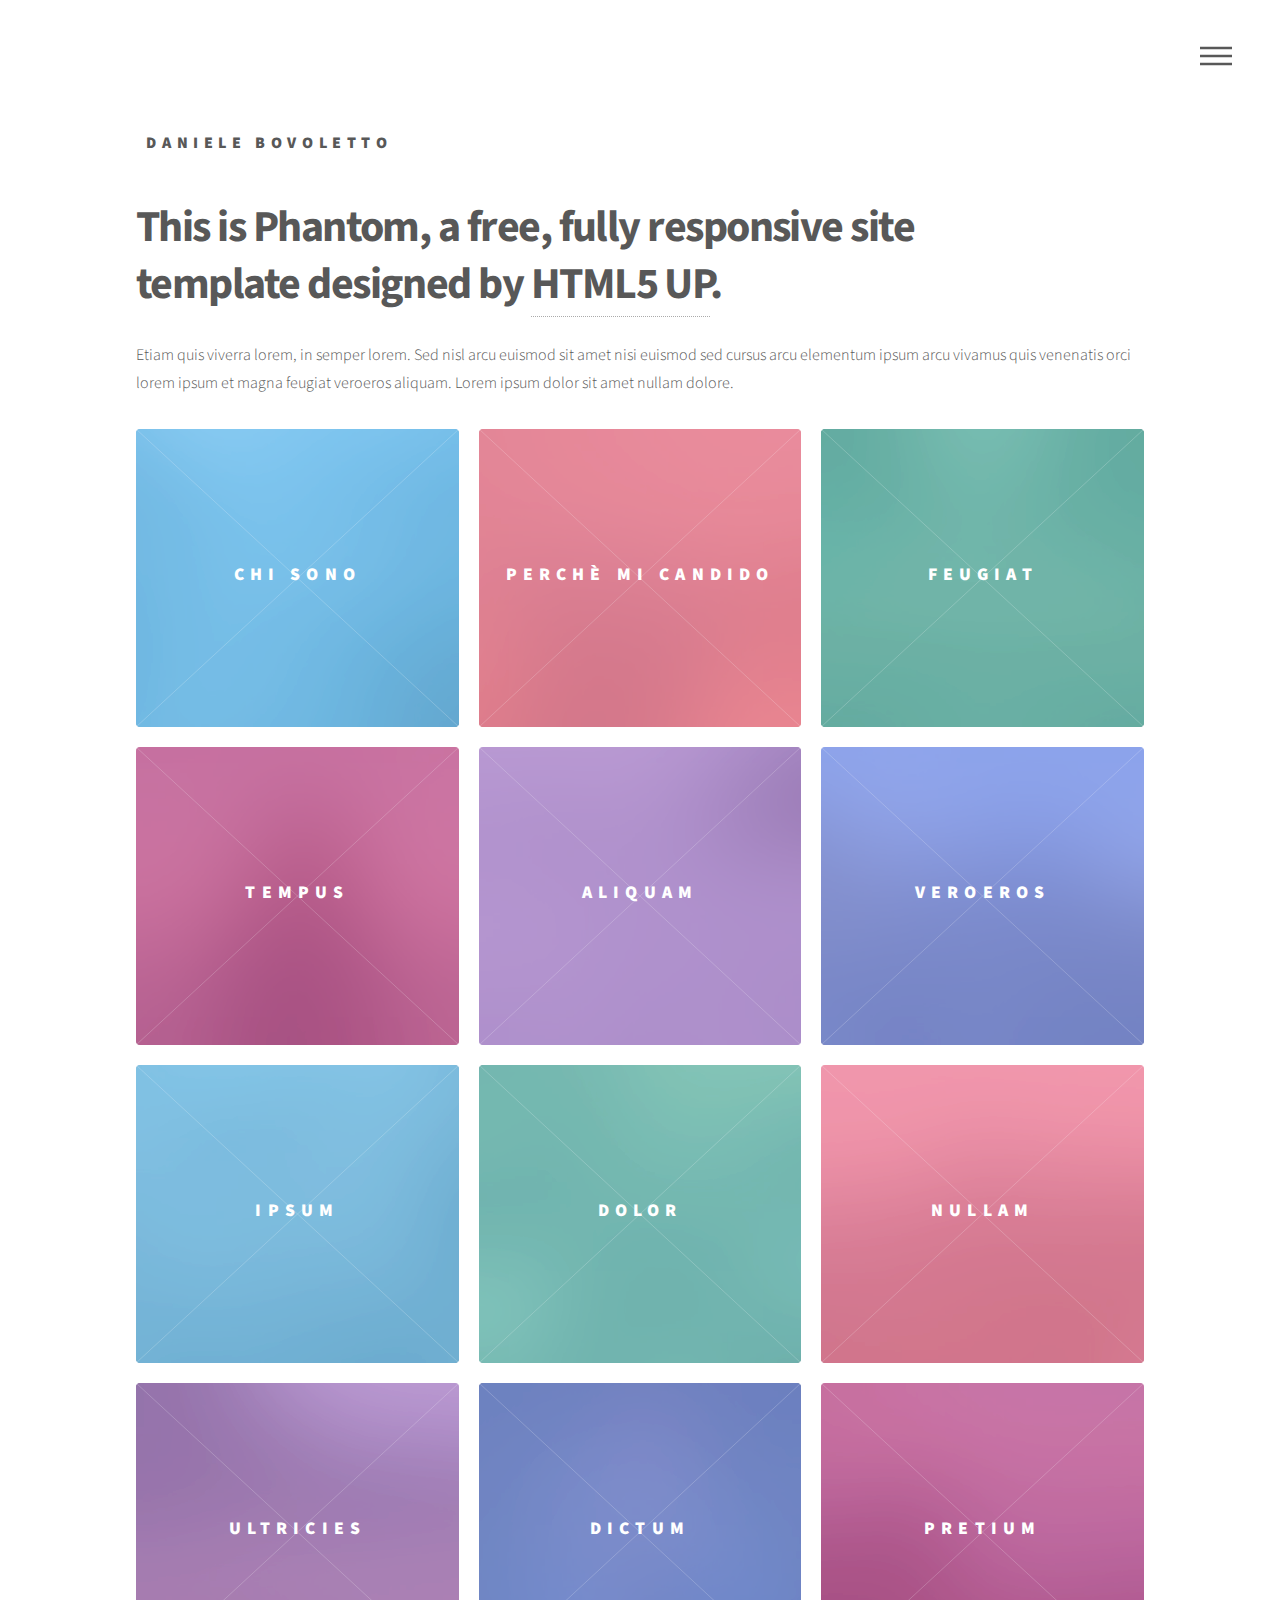
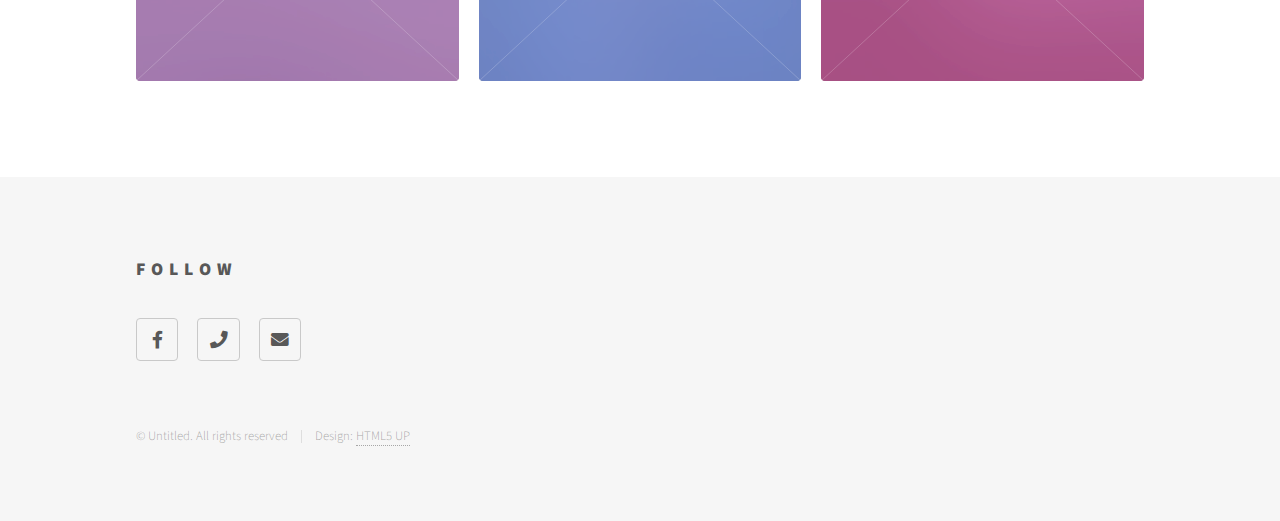
==== commit af077b3f: "Add files via upload" ====
--- a/index.html
+++ b/index.html
@@ -56,23 +56,24 @@
 								<p>Etiam quis viverra lorem, in semper lorem. Sed nisl arcu euismod sit amet nisi euismod sed cursus arcu elementum ipsum arcu vivamus quis venenatis orci lorem ipsum et magna feugiat veroeros aliquam. Lorem ipsum dolor sit amet nullam dolore.</p>
 							</header>
 							<section class="tiles">
-								<article class="style1">
+						
+								<article class="style2">
+									<span class="image">
+										<img src="images/pic02.jpg" alt="" />
+									</span>
+									<a href="chisono.html">
+										<h2>Chi sono</h2>
+										<div class="content">
+											<p>Sed nisl arcu euismod sit amet nisi lorem etiam dolor veroeros et feugiat.</p>
+										</div>
+									</a>
+								</article>
+										<article class="style1">
 									<span class="image">
 										<img src="images/pic01.jpg" alt="" />
 									</span>
 									<a href="perche.html">
 										<h2>Perchè mi candido</h2>
-										<div class="content">
-											<p>Sed nisl arcu euismod sit amet nisi lorem etiam dolor veroeros et feugiat.</p>
-										</div>
-									</a>
-								</article>
-								<article class="style2">
-									<span class="image">
-										<img src="images/pic02.jpg" alt="" />
-									</span>
-									<a href="generic.html">
-										<h2>Lorem</h2>
 										<div class="content">
 											<p>Sed nisl arcu euismod sit amet nisi lorem etiam dolor veroeros et feugiat.</p>
 										</div>
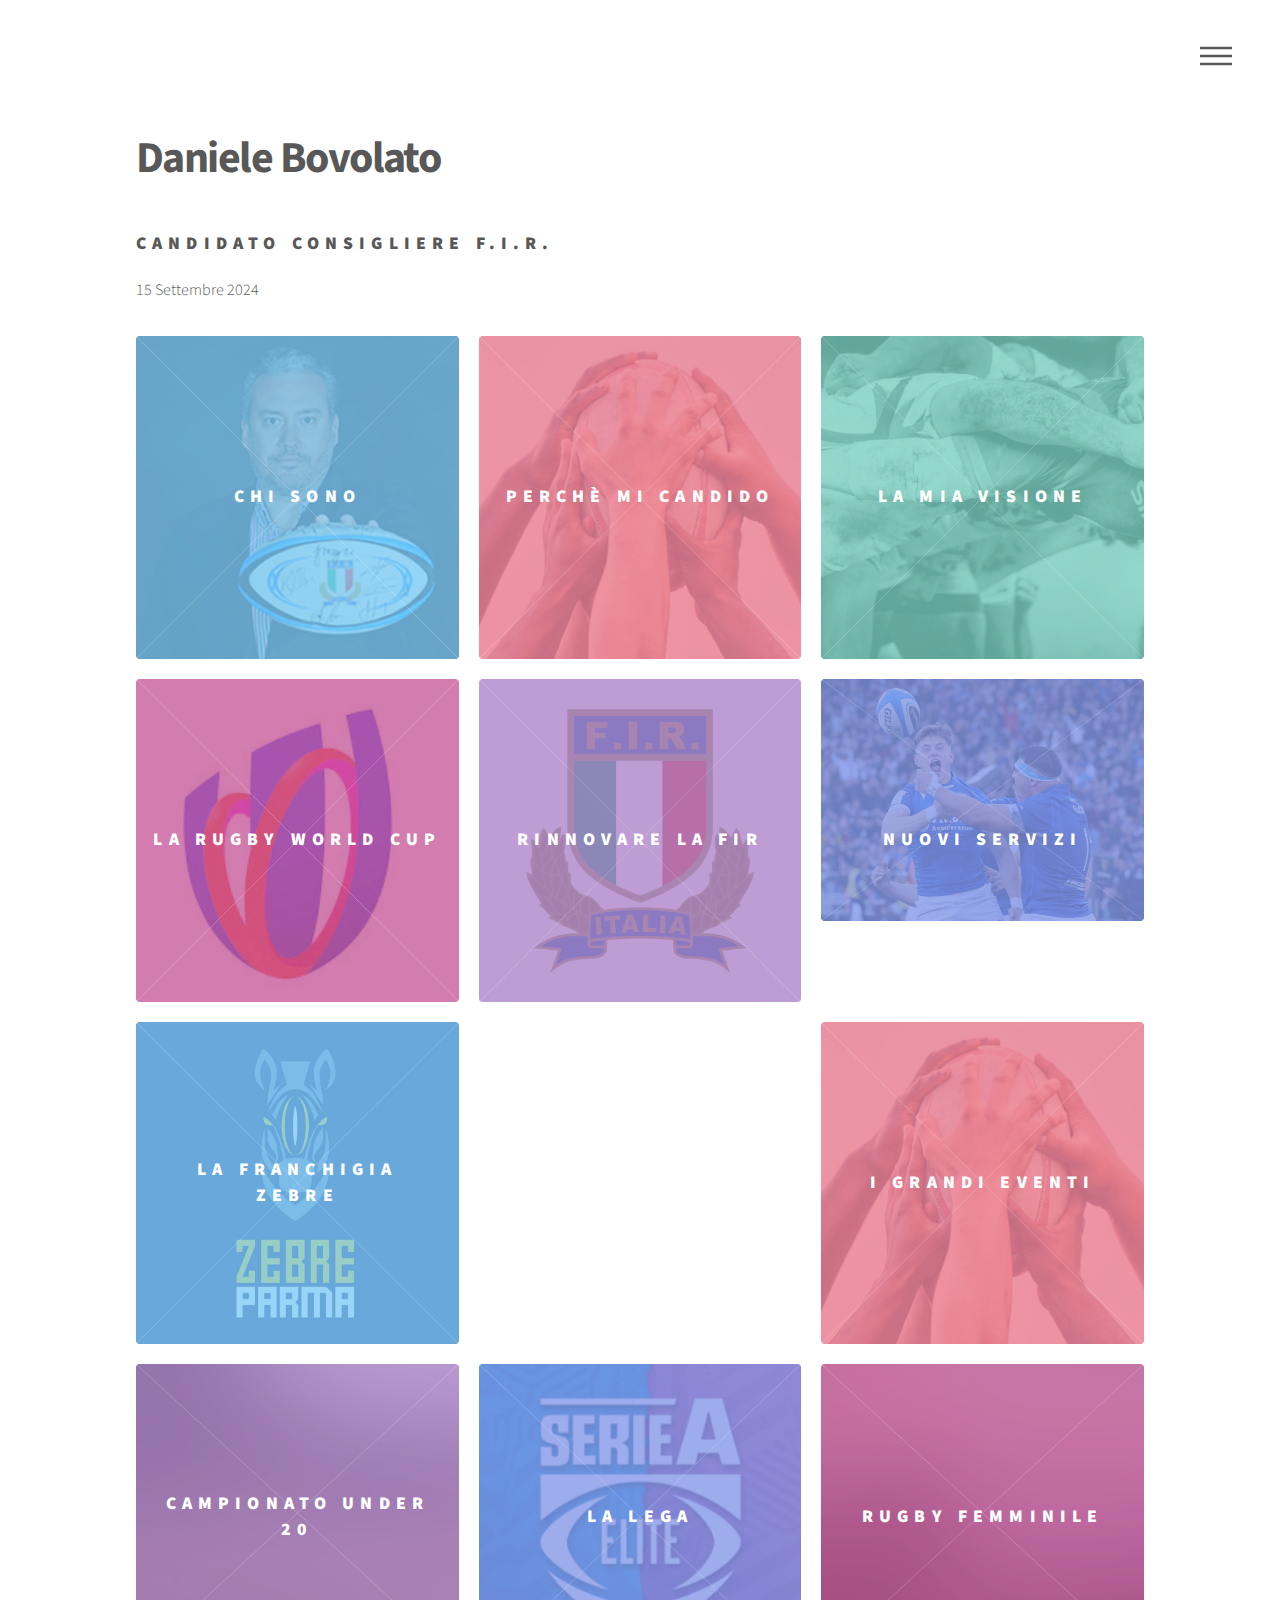
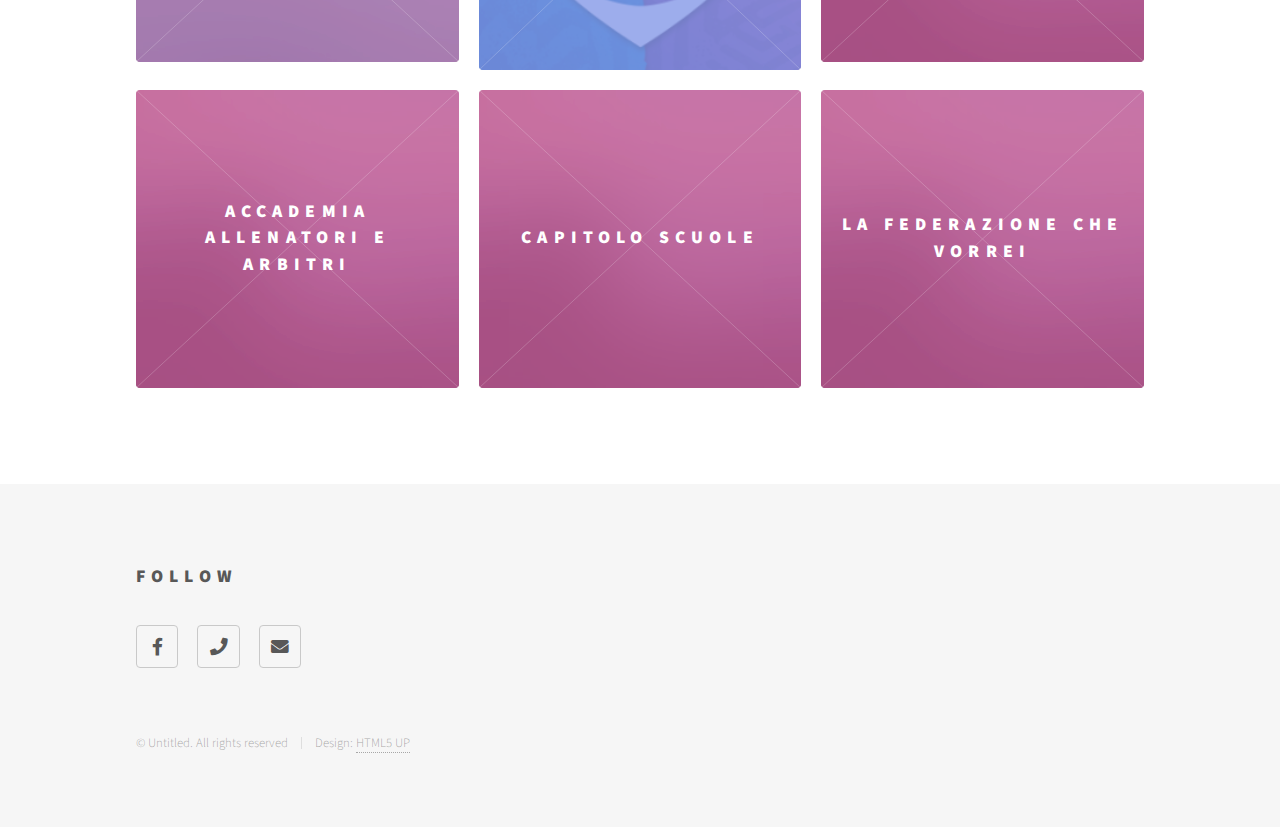
==== commit bf348e38: "Add files via upload" ====
--- a/index.html
+++ b/index.html
@@ -6,7 +6,7 @@
 -->
 <html>
 	<head>
-		<title>Daniele Bovoletto</title>
+	<title>Daniele Bovolato -Candidato Consigliere F.I.R.- </title>
 		<meta charset="utf-8" />
 		<meta name="viewport" content="width=device-width, initial-scale=1, user-scalable=no" />
 		<link rel="stylesheet" href="assets/css/main.css" />
@@ -21,9 +21,7 @@
 						<div class="inner">
 
 							<!-- Logo -->
-								<a href="index.html" class="logo">
-									<span class="symbol"></span><span class="title">Daniele Bovoletto</span>
-								</a>
+							
 
 							<!-- Nav -->
 								<nav>
@@ -51,109 +49,91 @@
 					<div id="main">
 						<div class="inner">
 							<header>
-								<h1>This is Phantom, a free, fully responsive site<br />
-								template designed by <a href="http://html5up.net">HTML5 UP</a>.</h1>
-								<p>Etiam quis viverra lorem, in semper lorem. Sed nisl arcu euismod sit amet nisi euismod sed cursus arcu elementum ipsum arcu vivamus quis venenatis orci lorem ipsum et magna feugiat veroeros aliquam. Lorem ipsum dolor sit amet nullam dolore.</p>
+								<h1>Daniele Bovolato</h1>
+								<h2>Candidato Consigliere F.I.R.</h2>
+								<p>15 Settembre 2024</p>
 							</header>
 							<section class="tiles">
 						
 								<article class="style2">
 									<span class="image">
-										<img src="images/pic02.jpg" alt="" />
+										<img src="images/Daniele-Bovolato.jpg" alt="" />
 									</span>
 									<a href="chisono.html">
 										<h2>Chi sono</h2>
-										<div class="content">
-											<p>Sed nisl arcu euismod sit amet nisi lorem etiam dolor veroeros et feugiat.</p>
-										</div>
+									
 									</a>
 								</article>
 										<article class="style1">
 									<span class="image">
-										<img src="images/pic01.jpg" alt="" />
+										<img src="images/FOTO1.png" alt="" />
 									</span>
 									<a href="perche.html">
 										<h2>Perchè mi candido</h2>
-										<div class="content">
-											<p>Sed nisl arcu euismod sit amet nisi lorem etiam dolor veroeros et feugiat.</p>
-										</div>
+										 
 									</a>
 								</article>
 								<article class="style3">
 									<span class="image">
-										<img src="images/pic03.jpg" alt="" />
-									</span>
-									<a href="generic.html">
-										<h2>Feugiat</h2>
-										<div class="content">
-											<p>Sed nisl arcu euismod sit amet nisi lorem etiam dolor veroeros et feugiat.</p>
-										</div>
+										<img src="images/FOTO2.png" alt="" />
+									</span>
+									<a href="generic.html">
+										<h2>La mia visione</h2>
+										 
 									</a>
 								</article>
 								<article class="style4">
 									<span class="image">
-										<img src="images/pic04.jpg" alt="" />
-									</span>
-									<a href="generic.html">
-										<h2>Tempus</h2>
-										<div class="content">
-											<p>Sed nisl arcu euismod sit amet nisi lorem etiam dolor veroeros et feugiat.</p>
-										</div>
+										<img src="images/LogoRwc.jpeg" alt="" />
+									</span>
+									<a href="generic.html">
+										<h2>La Rugby World Cup </h2>
+										 
 									</a>
 								</article>
 								<article class="style5">
 									<span class="image">
-										<img src="images/pic05.jpg" alt="" />
-									</span>
-									<a href="generic.html">
-										<h2>Aliquam</h2>
-										<div class="content">
-											<p>Sed nisl arcu euismod sit amet nisi lorem etiam dolor veroeros et feugiat.</p>
-										</div>
+										<img src="images/FIR.png" alt="" />
+									</span>
+									<a href="generic.html">
+										<h2>Rinnovare la FIR</h2>
+										 
 									</a>
 								</article>
 								<article class="style6">
 									<span class="image">
-										<img src="images/pic06.jpg" alt="" />
-									</span>
-									<a href="generic.html">
-										<h2>Veroeros</h2>
-										<div class="content">
-											<p>Sed nisl arcu euismod sit amet nisi lorem etiam dolor veroeros et feugiat.</p>
-										</div>
+										<img src="images/foto4.jpg" alt="" />
+									</span>
+									<a href="generic.html">
+										<h2>Nuovi servizi</h2>
+										 
 									</a>
 								</article>
 								<article class="style2">
 									<span class="image">
-										<img src="images/pic07.jpg" alt="" />
-									</span>
-									<a href="generic.html">
-										<h2>Ipsum</h2>
-										<div class="content">
-											<p>Sed nisl arcu euismod sit amet nisi lorem etiam dolor veroeros et feugiat.</p>
-										</div>
+										<img src="images/zebre.jpg" alt="" />
+									</span>
+									<a href="generic.html">
+										<h2>La franchigia Zebre</h2>
+										 
 									</a>
 								</article>
 								<article class="style3">
 									<span class="image">
-										<img src="images/pic08.jpg" alt="" />
-									</span>
-									<a href="generic.html">
-										<h2>Dolor</h2>
-										<div class="content">
-											<p>Sed nisl arcu euismod sit amet nisi lorem etiam dolor veroeros et feugiat.</p>
-										</div>
+										<img src="images/Gemellaggio.jpg" alt="" />
+									</span>
+									<a href="generic.html">
+										<h2>Progetto “Gemellaggio”</h2>
+										 
 									</a>
 								</article>
 								<article class="style1">
 									<span class="image">
-										<img src="images/pic09.jpg" alt="" />
-									</span>
-									<a href="generic.html">
-										<h2>Nullam</h2>
-										<div class="content">
-											<p>Sed nisl arcu euismod sit amet nisi lorem etiam dolor veroeros et feugiat.</p>
-										</div>
+										<img src="images/FOTO1.png" alt="" />
+									</span>
+									<a href="generic.html">
+										<h2>I grandi eventi</h2>
+										 
 									</a>
 								</article>
 								<article class="style5">
@@ -161,21 +141,17 @@
 										<img src="images/pic10.jpg" alt="" />
 									</span>
 									<a href="generic.html">
-										<h2>Ultricies</h2>
-										<div class="content">
-											<p>Sed nisl arcu euismod sit amet nisi lorem etiam dolor veroeros et feugiat.</p>
-										</div>
+										<h2>Campionato Under 20</h2>
+										 
 									</a>
 								</article>
 								<article class="style6">
 									<span class="image">
-										<img src="images/pic11.jpg" alt="" />
-									</span>
-									<a href="generic.html">
-										<h2>Dictum</h2>
-										<div class="content">
-											<p>Sed nisl arcu euismod sit amet nisi lorem etiam dolor veroeros et feugiat.</p>
-										</div>
+										<img src="images/serieA.png" alt="" />
+									</span>
+									<a href="generic.html">
+										<h2>La Lega</h2>
+										 
 									</a>
 								</article>
 								<article class="style4">
@@ -183,12 +159,41 @@
 										<img src="images/pic12.jpg" alt="" />
 									</span>
 									<a href="generic.html">
-										<h2>Pretium</h2>
-										<div class="content">
-											<p>Sed nisl arcu euismod sit amet nisi lorem etiam dolor veroeros et feugiat.</p>
-										</div>
-									</a>
-								</article>
+										<h2>Rugby Femminile</h2>
+										 
+									</a>
+								</article>
+								
+										<article class="style4">
+									<span class="image">
+										<img src="images/pic12.jpg" alt="" />
+									</span>
+									<a href="generic.html">
+										<h2>Accademia allenatori e arbitri </h2>
+										 
+									</a>
+								</article>
+								
+										<article class="style4">
+									<span class="image">
+										<img src="images/pic12.jpg" alt="" />
+									</span>
+									<a href="generic.html">
+										<h2>Capitolo Scuole</h2>
+										 
+									</a>
+								</article>
+								
+										<article class="style4">
+									<span class="image">
+										<img src="images/pic12.jpg" alt="" />
+									</span>
+									<a href="generic.html">
+										<h2>La Federazione che vorrei</h2>
+										 
+									</a>
+								</article>
+								
 							</section>
 						</div>
 					</div>
--- a/assets/css/main.css
+++ b/assets/css/main.css
@@ -2355,7 +2355,8 @@
 		.image.main {
 			display: block;
 			margin: 0 0 3em 0;
-			width: 100%;
+			    width: 30%;
+    float: right;
 		}
 
 			.image.main img {
